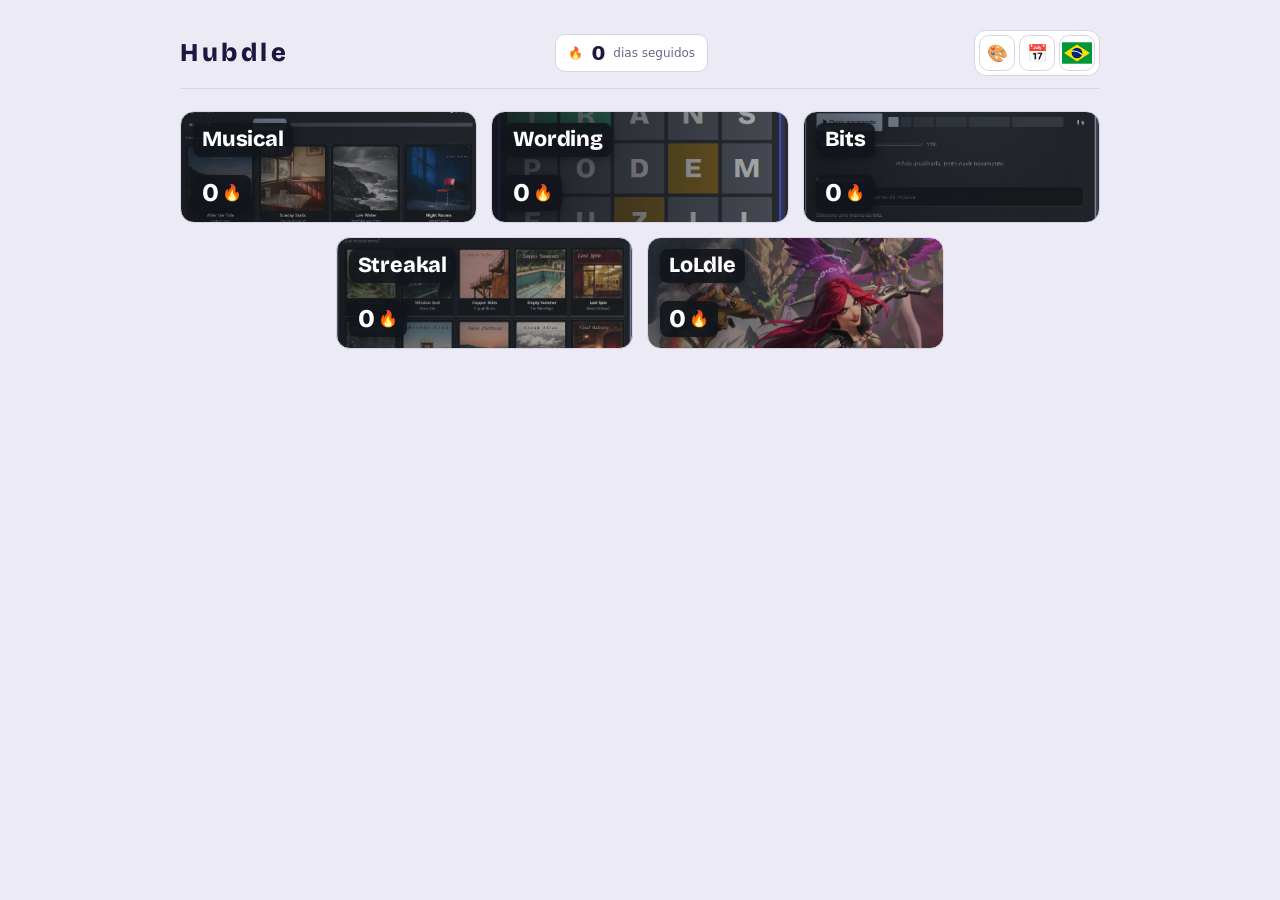
==== index.html @ 8d781afb "Unifica o link de apoio em todos os jogos Usa o mesmo rodapé de apoio na home e nos cinco jogos. Rem" ====
<!DOCTYPE html>
<html lang="pt-BR">
<head>
<script src="js/diagnostico.js?v=1"></script>
<meta charset="utf-8"><meta name="viewport" content="width=device-width, initial-scale=1, viewport-fit=cover"><link rel="preconnect" href="https://fonts.googleapis.com"><link rel="preconnect" href="https://fonts.gstatic.com" crossorigin><link href="https://fonts.googleapis.com/css2?family=Bricolage+Grotesque:wght@500;700;800&display=swap" rel="stylesheet">
<title>Hubdle — Jogos</title>
<meta name="description" content="Jogos diários de música e palavras. Jogue Musical, Bits, Streakal e Wording gratuitamente.">
<link rel="icon" href="favicon.svg" type="image/svg+xml">
<link rel="canonical" href="https://aceradin.github.io/Hubdle/">
<meta property="og:type" content="website">
<meta property="og:title" content="Hubdle — Jogos">
<meta property="og:description" content="Jogos diários de música e palavras. Jogue Musical, Bits, Streakal e Wording gratuitamente.">
<meta property="og:url" content="https://aceradin.github.io/Hubdle/">
<meta property="og:image" content="https://aceradin.github.io/Hubdle/social-card.png">
<meta property="og:image:alt" content="Hubdle — Musical, Bits, Streakal e Wording">
<meta name="twitter:card" content="summary_large_image">
<link rel="stylesheet" href="css/style.css?v=20">
<link rel="stylesheet" href="css/huds.css?v=9">
</head>
<body >
<main>
<section id="landing">
  <header class="landing-top"><h1>Hubdle</h1><div class="daily-streak global-streak" aria-label="Streak diário do Hubdle"><span aria-hidden="true">🔥</span><strong id="globalStreak">0</strong><span>dias seguidos</span></div></header>
  <div class="landing-grid" id="landingGrid"></div>
</section>
</main>
<script src="js/comum.js?v=8" defer></script>
<script src="js/idioma.js?v=18" defer></script>
<script src="js/huds.js?v=6" defer></script>
<script src="js/inicio.js?v=14" defer></script>
<script src="js/apoio-config.js" defer></script>
<script src="js/apoio.js?v=4" defer></script>
</body>
</html>
---- css/style.css ----
:root{--bg:#ecebf5;--card:#fff;--fg:#1b1740;--muted:#6a6788;--accent:#5b3df5;--accent-fg:#fff;--ok:#1f9d6b;--bad:#d6455d;--line:#d7d4e8;--seg:#cfcbe8;
box-sizing:border-box;padding-top:env(safe-area-inset-top,0px);padding-bottom:env(safe-area-inset-bottom,0px)}
@media (prefers-color-scheme:dark){:root:not([data-theme]){--bg:#14122b;--card:#1e1b3d;--fg:#edebfa;--muted:#a09dc4;--accent:#8b75ff;--accent-fg:#14122b;--ok:#3ccf92;--bad:#ff6b82;--line:#363262;--seg:#3a3670}}
:root[data-theme="dark"]{--bg:#14122b;--card:#1e1b3d;--fg:#edebfa;--muted:#a09dc4;--accent:#8b75ff;--accent-fg:#14122b;--ok:#3ccf92;--bad:#ff6b82;--line:#363262;--seg:#3a3670}
html{scroll-padding-top:env(safe-area-inset-top,0px)}
*,*::before,*::after{box-sizing:inherit}
body{margin:0;background:var(--bg);color:var(--fg);font:16px/1.5 "Segoe UI",system-ui,-apple-system,Roboto,sans-serif;min-height:100vh}
h1,h2,h3{font-family:"Bricolage Grotesque","Segoe UI",system-ui,sans-serif;margin:0;letter-spacing:-.02em}
main{max-width:1440px;margin:0 auto;padding:22px 18px 60px}
h1{font-size:clamp(2rem,7vw,2.8rem);font-weight:800;line-height:1.05}
.sub{color:var(--muted);margin:8px 0 22px}
button{font:inherit;cursor:pointer;border:1px solid var(--line);background:var(--card);color:var(--fg);padding:10px 16px;border-radius:10px;font-weight:600}
button:hover:not(:disabled){border-color:var(--accent)}
button.primary{background:var(--accent);color:var(--accent-fg);border-color:var(--accent)}
button:disabled{opacity:.5;cursor:default}
:focus-visible{outline:3px solid var(--accent);outline-offset:2px}
.panel{background:var(--card);border:1px solid var(--line);border-radius:14px;padding:18px}
.row{display:flex;flex-wrap:wrap;gap:10px;align-items:center;margin-top:12px}
.note{color:var(--muted);font-size:.92rem;margin:8px 0 0}
.err{color:var(--bad);margin:8px 0 0;min-height:1.4em;font-size:.93rem}
.hidden{display:none!important}
textarea{width:100%;font:.9rem/1.5 ui-monospace,Consolas,monospace;padding:10px 12px;border-radius:10px;border:1px solid var(--line);background:var(--bg);color:var(--fg);resize:vertical}
.grow{flex:1 1 auto}
code{background:var(--bg);padding:1px 6px;border-radius:6px;font-size:.88em}

/* grid dividido */
.split{display:grid;grid-template-columns:1fr 1fr;margin-top:20px;border:1px solid var(--line);border-radius:14px;background:var(--card);overflow:hidden}
.col{padding:18px}
.col + .col{border-left:1px solid var(--line)}
.col h2{font-size:1.4rem;font-weight:700}
.col .note{margin:2px 0 14px}
.tiles{display:grid;gap:8px}
.tile{display:flex;justify-content:space-between;align-items:center;gap:10px;text-align:left;width:100%;padding:12px 14px;background:var(--bg);border-radius:10px}
.tile small{color:var(--muted);font-weight:400}
.tile.done{border-color:var(--ok)}
.tile.done small{color:var(--ok)}
@media (max-width:640px){.split{grid-template-columns:1fr}.col + .col{border-left:0;border-top:1px solid var(--line)}}

/* jogo */
.back{margin-bottom:14px}
.qhead{display:flex;justify-content:space-between;align-items:center;gap:10px;color:var(--muted);font-size:.93rem}
.dots{display:flex;gap:6px}
.dot{width:12px;height:12px;border-radius:50%;background:var(--seg)}
.dot.now{background:var(--accent)}
.dot.ok{background:var(--ok)}
.dot.no{background:var(--bad)}
.clip{display:flex;align-items:center;gap:14px;margin:18px 0}
.bar{flex:1;height:14px;border-radius:7px;background:var(--seg);overflow:hidden}
.bar i{display:block;height:100%;background:var(--accent);transform-origin:left;transform:scaleX(0)}
.vol{display:flex;align-items:center;gap:10px;margin:0 0 14px}
.vol button{padding:6px 10px;min-width:44px}
.vol input[type=range]{flex:1;max-width:220px;accent-color:var(--accent)}
.vol span{color:var(--muted);font-size:.9rem;min-width:3.2em}
.opts{display:grid;gap:8px}
.opt{text-align:left;width:100%;padding:13px 14px;background:var(--bg)}
.opt.right{border-color:var(--ok);background:color-mix(in srgb,var(--ok) 16%,transparent)}
.opt.wrong{border-color:var(--bad);background:color-mix(in srgb,var(--bad) 14%,transparent)}
.result{margin-top:6px}
.result h3{font-size:1.5rem}
.recap{list-style:none;padding:0;margin:14px 0 0;display:grid;gap:6px}
.recap li{border:1px solid var(--line);border-radius:10px;padding:9px 12px}
.recap li.ok{border-color:var(--ok)}
.recap li.no{border-color:var(--bad)}
.recap small{display:block;color:var(--muted)}
.difficulty{display:flex;gap:8px;flex-wrap:wrap;margin-top:12px}
.difficulty button.selected{background:var(--accent);color:var(--accent-fg);border-color:var(--accent)}
.statsgrid{display:grid;grid-template-columns:repeat(4,minmax(0,1fr));gap:10px;margin-top:12px}
.stat{background:var(--bg);border-radius:10px;padding:12px;min-width:0}
.stat strong{display:block;font-size:1.35rem;line-height:1.2}
.stat span{display:block;color:var(--muted);font-size:.82rem;margin-top:4px}
@media(max-width:540px){.statsgrid{grid-template-columns:repeat(2,minmax(0,1fr))}}

/* Layout PlayHub: estatísticas no topo, dificuldade à direita e configurações no canto inferior esquerdo */
#home{position:relative}
.hub-top{display:grid;grid-template-columns:minmax(0,1fr) auto minmax(0,1fr);align-items:center;gap:12px;margin-bottom:20px;min-height:120px;padding:12px 0}
.hub-top h1{font-size:clamp(1.8rem,4vw,2.4rem);align-self:center;justify-self:start}
.top-tools{grid-column:3;grid-row:1;display:flex;justify-content:flex-end}
.mini-tool{border:1px solid var(--line);background:var(--card);border-radius:10px;padding:6px 8px;display:flex;align-items:center;gap:7px;box-shadow:0 2px 8px #00000008}
.tool-label{font-weight:700;font-size:.82rem;white-space:nowrap}
.mini-tool .difficulty{display:flex;gap:5px;margin:0}
.difficulty button{padding:5px 8px;font-size:.8rem;border-radius:7px;white-space:nowrap}
.difficulty button.selected{background:var(--accent);color:var(--accent-fg);border-color:var(--accent)}
.hub-grid{display:block;max-width:920px;margin:0 auto}
.hub-side{position:fixed;z-index:20;left:18px;bottom:16px;display:flex;gap:7px;align-items:flex-end}
.dropdown-tool{width:44px;border:1px solid var(--line);border-radius:9px;background:var(--card);box-shadow:0 3px 12px #00000014;overflow:visible}
.dropdown-tool summary{cursor:pointer;list-style:none;display:flex;align-items:center;justify-content:center;gap:5px;padding:8px 6px;font-size:.75rem;font-weight:700;white-space:nowrap}
.dropdown-tool summary::-webkit-details-marker{display:none}
.dropdown-tool summary .chevron{margin:0;font-size:.8rem}
.dropdown-tool[open]{width:min(340px,calc(100vw - 32px));border-radius:12px;overflow:auto}
.dropdown-tool[open] summary{justify-content:flex-start;border-bottom:1px solid var(--line);padding:10px 12px}
.dropdown-tool[open] .dropdown-content{display:block}
.dropdown-content{display:none;padding:12px;max-height:min(60vh,480px);overflow:auto}
/* O painel do Deezer pode ser redimensionado arrastando o canto inferior direito. */
.hub-side details.dropdown-tool.deezer-tool[open]{resize:both;width:min(420px,calc(100vw - 32px));height:auto;min-width:280px;min-height:250px;max-width:calc(100vw - 24px);max-height:calc(100vh - 32px);overflow:auto}
.hub-side details.dropdown-tool.deezer-tool[open] .dropdown-content{max-height:none;overflow:visible}
.hub-side details.dropdown-tool.deezer-tool[open] textarea{min-height:100px;resize:vertical}
.dropdown-content textarea{margin-top:10px}
.dropdown-content .row{gap:7px}
.dropdown-content button{font-size:.88rem;padding:8px 10px}
.hub-center{min-width:0;display:block}
.hub-stats{position:relative;width:min(460px,100%);margin:0 auto;border:1px solid var(--line);border-radius:10px;background:var(--card);padding:6px 10px;text-align:center}
.stats-heading{display:flex;align-items:center;justify-content:center;gap:6px}
.stats-heading h2{font-size:.95rem}
.stats-heading .note{display:none}
.stats-heading h2{font-size:.88rem}
.statsgrid{display:grid;grid-template-columns:repeat(4,minmax(0,1fr));gap:5px;margin-top:6px}
.stat{background:var(--bg);border-radius:7px;padding:5px 4px;min-width:0}
.stat strong{display:block;font-size:1rem;line-height:1.15}
.stat span{display:block;color:var(--muted);font-size:.68rem;margin-top:2px}
#statDetail{font-size:.7rem;margin-top:4px}
.reset-button{padding:3px 7px;font-size:.7rem;margin-top:3px}
.games-grid{display:grid;grid-template-columns:1fr 1fr;gap:24px}
.game-column{padding:18px;border:1px solid var(--line);border-radius:14px;background:var(--card);min-width:0}
.game-column h2{font-size:1.3rem}
.game-column>.note{margin:2px 0 14px}
.game-column .tile{min-height:62px}
@media(max-width:760px){
 main{padding:14px 12px 100px}
 .hub-top{grid-template-columns:minmax(0,1fr) auto;gap:8px;min-height:120px;padding:10px 0}
 .hub-top h1{font-size:1.8rem}
 .top-tools{grid-column:2;grid-row:1}
 .hub-stats{grid-column:1 / -1;grid-row:2;justify-self:center;width:min(390px,100%)}
 .mini-tool{display:grid;gap:4px;padding:6px}
 .tool-label{font-size:.72rem;text-align:center}
 .mini-tool .difficulty{gap:4px}
 .difficulty button{padding:5px 6px;font-size:.72rem}
 .hub-stats{max-width:390px;padding:5px 6px}
 .hub-stats .statsgrid{gap:3px}
 .hub-stats .stat{padding:4px 2px}
 .games-grid{gap:10px}
 .game-column{padding:12px}
 .hub-side{left:10px;bottom:10px}
}
@media(max-width:520px){
 .games-grid{grid-template-columns:1fr}
 .hub-top h1{font-size:1.55rem}
 .statsgrid{grid-template-columns:repeat(4,minmax(0,1fr))}
 .stat strong{font-size:.9rem}
 .stat span{font-size:.62rem}
 .dropdown-tool[open]{width:min(320px,calc(100vw - 20px))}
}



/* Cabeçalho compacto: nome, estatísticas e dificuldade numa linha só */
#home .hub-top{display:grid;grid-template-columns:auto minmax(0,1fr) auto;align-items:center;gap:14px;min-height:0;margin:0 0 16px;padding:8px 0;border-bottom:1px solid var(--line)}
#home .hub-top h1{font-size:1.3rem;line-height:1;margin:0;justify-self:start;align-self:center}
#home .hub-stats{grid-column:auto;grid-row:auto;justify-self:center;width:auto;max-width:100%;margin:0;padding:0 12px;height:44px;display:flex;align-items:center;gap:14px;text-align:left}
#home .top-tools{grid-column:auto;grid-row:auto;display:flex;justify-content:flex-end}
#home .mini-tool{display:flex;align-items:center;gap:10px;height:44px;padding:0 10px;box-shadow:none}
#home .stats-heading{display:block}
#home .stats-heading h2,#home .tool-label{font:700 .68rem/1 "Segoe UI",system-ui,sans-serif;letter-spacing:.06em;text-transform:uppercase;color:var(--muted);margin:0;text-align:left;white-space:nowrap}
#home .hub-stats .statsgrid{display:flex;gap:14px;margin:0}
#home .hub-stats .stat{background:none;padding:0;text-align:center}
#home .hub-stats .stat strong{font-size:.95rem;line-height:1.1}
#home .hub-stats .stat span{font-size:.62rem;margin-top:1px;white-space:nowrap}
#home #statDetail{display:none}
#home .hub-stats .reset-button{margin:0;padding:3px 7px;font-size:.66rem;border-radius:6px;white-space:nowrap}
#home .mini-tool .difficulty{display:flex;gap:5px;margin:0}
#home .difficulty button{padding:5px 9px;font-size:.74rem;border-radius:7px;white-space:nowrap}
@media(max-width:760px){
  #home .hub-top{grid-template-columns:minmax(0,1fr) auto;gap:8px 10px}
  #home .hub-stats{grid-column:1/-1;grid-row:2;justify-self:stretch;justify-content:space-between;height:auto;padding:6px 10px;gap:8px}
  #home .top-tools{grid-column:2;grid-row:1}
  #home .mini-tool{height:auto;padding:5px 8px;flex-wrap:wrap;justify-content:center;gap:4px 8px}
}
@media(max-width:520px){
  #home .stats-heading,#home .tool-label{display:none}
  #home .hub-top h1{font-size:1.2rem}
  #home .mini-tool{padding:4px 6px}
  #home .difficulty button{padding:5px 7px;font-size:.7rem}
  #home .hub-stats{padding:6px 8px;gap:6px}
  #home .hub-stats .statsgrid{gap:8px;flex:1;justify-content:space-between}
}

/* Tela de resultado: texto superior centralizado; o Voltar fica no lugar do antigo Copiar */
#play.is-result #playTitle,#play.is-result #playSub{text-align:center}
#play.is-result #backBtn{display:none}
/* Cabeçalho com a mesma largura e alinhamento do bloco Diário/Aleatório */
#home .hub-top{max-width:920px;margin-left:auto;margin-right:auto}
/* Painel do Deezer: fechado sempre volta ao tamanho normal, mesmo depois de redimensionar */
.hub-side details.dropdown-tool.deezer-tool:not([open]){width:44px!important;height:auto!important}
.hub-side details.dropdown-tool.deezer-tool[open]{min-width:240px;min-height:120px}

/* Tela inicial HUBA */
.landing-top{max-width:920px;margin:0 auto 22px;padding:8px 0 12px;border-bottom:1px solid var(--line);text-align:center}
.landing-top h1{font-size:1.6rem;line-height:1;letter-spacing:.14em;margin:0}
.landing-grid{--landing-gap:14px;max-width:920px;margin:0 auto;display:flex;flex-wrap:wrap;justify-content:center;gap:var(--landing-gap)}
.gcard{display:flex;flex:0 0 calc((100% - 2 * var(--landing-gap)) / 3);min-width:0;flex-direction:column;justify-content:space-between;gap:10px;min-height:112px;padding:11px 12px;border:1px solid var(--line);border-radius:14px;background:var(--card);color:var(--fg);text-align:left;font:inherit;font-weight:400}
.gcard .gtop{display:flex;flex-wrap:wrap;justify-content:space-between;align-items:flex-start;gap:6px 8px;min-width:0}
.gcard .gname{font:800 1.35rem/1.1 "Bricolage Grotesque","Segoe UI",system-ui,sans-serif;letter-spacing:-.01em}
.gcard .gstreak{display:flex;align-items:center;gap:3px;width:fit-content}
.gcard .gstreak strong{font:800 2rem/1 "Bricolage Grotesque","Segoe UI",system-ui,sans-serif}
.gcard .gstreak-fire{font-size:1rem;line-height:1}
/* O idioma da página seleciona a imagem, inclusive ao trocar sem recarregar. */
.gcard.gcard-wording{background-color:#24282d;background-image:linear-gradient(90deg,#11151be6,#11151b55),url("images/wording-pt.png?v=2");background-size:cover;background-position:center;color:#fff}
html:lang(en) .gcard.gcard-wording{background-image:linear-gradient(90deg,#11151be6,#11151b55),url("images/wording-en.png")}
.gcard.gcard-musical{background-color:#24282d;background-image:linear-gradient(90deg,#11151b99,#11151b33),url("images/musical-pt.png");background-size:cover;background-position:center;color:#fff}
html:lang(en) .gcard.gcard-musical{background-image:linear-gradient(90deg,#11151b99,#11151b33),url("images/musical-en.png")}
.gcard.gcard-bits{background-color:#24282d;background-image:linear-gradient(90deg,#11151b99,#11151b33),url("images/bits-pt.png");background-size:cover;background-position:center;color:#fff}
html:lang(en) .gcard.gcard-bits{background-image:linear-gradient(90deg,#11151b99,#11151b33),url("images/bits-en.png")}
.gcard.gcard-streakal{background-color:#24282d;background-image:linear-gradient(90deg,#11151b99,#11151b33),url("images/streakal-pt.png");background-size:cover;background-position:center;color:#fff}
html:lang(en) .gcard.gcard-streakal{background-image:linear-gradient(90deg,#11151b99,#11151b33),url("images/streakal-en.png")}
.gcard.gcard-loldle{background-color:#24282d;background-image:linear-gradient(90deg,#11151b99,#11151b33),url("images/loldle-card.webp");background-size:cover;background-position:center;color:#fff}
.gcard:is(.gcard-wording,.gcard-musical,.gcard-bits,.gcard-streakal,.gcard-loldle) :is(.gname,.gstreak){padding:5px 9px;background:#11151be6;border-radius:8px;box-shadow:0 2px 8px #0005}
.gcard:is(.gcard-wording,.gcard-musical,.gcard-bits,.gcard-streakal,.gcard-loldle) .gstreak strong{color:#fff}
.huba-support-footer{max-width:920px;margin:20px auto 0;border-top:1px solid var(--line);text-align:center}
.huba-support-footer a{display:inline-flex;align-items:center;gap:5px;min-height:44px;color:var(--muted);font-size:.875rem;text-underline-offset:3px}
.huba-support-footer a:hover{color:var(--fg)}
@media(max-width:640px){.landing-grid{--landing-gap:10px}.gcard{flex-basis:calc((100% - var(--landing-gap)) / 2);min-height:90px;padding:8px}}
/* Nome do site no cabeçalho do hub vira botão de voltar */
#home .hub-top h1 .brand-back{font:inherit;letter-spacing:.06em;color:inherit;background:none;border:0;padding:0;cursor:pointer;border-radius:6px}
#home .hub-top h1 .brand-back:hover{color:var(--accent)}
/* Precisão por gênero dentro de cada cartão */
.tile .tname{display:flex;flex-direction:column;gap:2px;min-width:0;text-align:left}
.tile .tacc{font-style:normal;font-size:.72rem;font-weight:400;color:var(--muted)}
.tile .tacc:empty{display:none}
.gcard .gstreaks{display:grid;gap:6px}
.gcard .gstreaks .gstreak strong{font-size:1.6rem}



a.gcard{text-decoration:none}a.gcard:hover{border-color:var(--accent);transform:translateY(-1px)}

/* Contador discreto, apenas dentro da tela da partida. */
.huba-game-catalog-count{margin:8px 5px 0;text-align:right;font-size:.7rem;line-height:1.3;color:var(--muted);opacity:.8}
/* Reserva espaço para o idioma sem cobrir cabeçalhos no celular. */
body{padding-top:52px}
.huba-language{position:fixed;top:max(10px,env(safe-area-inset-top));right:12px;z-index:60;display:flex;gap:4px;padding:4px;background:var(--card);border:1px solid var(--line);border-radius:12px;box-shadow:0 2px 10px #0002}
.huba-language button{font-size:.76rem;padding:5px 9px}
.huba-language button[aria-pressed="true"]{background:var(--accent);color:var(--accent-fg);border-color:var(--accent)}
.huba-language svg{display:block;width:30px;height:22px}
.huba-locale{position:relative}
.huba-locale>summary{display:flex;align-items:center;gap:5px;padding:5px 8px;list-style:none;cursor:pointer;border:1px solid var(--line);border-radius:9px}
.huba-locale>summary::-webkit-details-marker{display:none}
.huba-locale-options{position:absolute;top:calc(100% + 10px);right:0;min-width:155px;display:grid;gap:5px;padding:7px;background:var(--card);border:1px solid var(--line);border-radius:10px;box-shadow:0 4px 16px #0003}
.huba-locale-options button{display:flex;align-items:center;gap:8px;white-space:nowrap}
#dzStatus:empty{display:none}
#loadStatus{text-align:center;max-width:1000px;margin:12px auto 0}
.huba-language{align-items:center}
.huba-language .huba-settings{position:relative;left:auto;bottom:auto;z-index:auto}
.huba-language .huba-settings>details>summary{width:34px;height:32px;box-shadow:none;font-size:1rem;padding:4px}
.huba-language .huba-settings-content{box-sizing:border-box;bottom:auto;top:calc(100% + 10px);left:0;text-align:left}
.huba-mode{position:relative;font-size:.76rem}
.huba-mode>summary{padding:6px 8px;cursor:pointer;white-space:nowrap}
.huba-mode-options{position:absolute;top:calc(100% + 10px);right:0;min-width:120px;padding:7px;background:var(--card);border:1px solid var(--line);border-radius:10px;box-shadow:0 4px 16px #0003;display:grid;gap:5px}
.huba-mode-options button[aria-pressed="true"]{background:var(--accent);color:var(--accent-fg)}
body .single-game-modes{grid-template-columns:minmax(0,1fr);max-width:520px;margin-inline:auto}
.global-streak{gap:7px;line-height:1.25}
.global-streak strong,.global-streak span{display:block;margin:0;line-height:1.25}
.global-streak strong{font-size:1rem;font-variant-numeric:tabular-nums}
.landing-top{display:grid;grid-template-columns:auto minmax(0,1fr) auto;align-items:center;gap:16px}
body.home-header-language{padding-top:0}
.landing-top h1{justify-self:start}
.landing-top .daily-streak{justify-self:center}
.landing-top .huba-language{position:static;justify-self:end;box-shadow:none}
@media(max-width:850px){
 .landing-top{grid-template-columns:minmax(0,1fr) auto;gap:10px}
 .landing-top .daily-streak{justify-self:end}
 .landing-top .huba-language{grid-column:1/-1;justify-self:end}
}

/* Temas: as mesmas variáveis colorem todos os jogos. */
:root[data-theme="ocean"]{--bg:#e5f1f8;--card:#f8fcff;--fg:#123448;--muted:#526c7c;--accent:#086e9e;--accent-fg:#fff;--line:#b9d5e5;--seg:#c2ddea}
:root[data-theme="forest"]{--bg:#eaf2e6;--card:#fcfff8;--fg:#233c29;--muted:#576d59;--accent:#386d38;--accent-fg:#fff;--line:#c1d4b8;--seg:#c8dbbd}
:root[data-theme="sunset"]{--bg:#fff0e4;--card:#fffaf6;--fg:#542d27;--muted:#856257;--accent:#ae442e;--accent-fg:#fff;--line:#e6c7b6;--seg:#efd0b9}
:root[data-theme="rose"]{--bg:#f9eaf1;--card:#fffafd;--fg:#512c41;--muted:#805f73;--accent:#a73571;--accent-fg:#fff;--line:#e5c4d6;--seg:#edcddd}
:root[data-theme="coffee"]{--bg:#25201d;--card:#332b26;--fg:#f5ebdf;--muted:#c4b2a0;--accent:#e9b87c;--accent-fg:#29201a;--ok:#63cc95;--bad:#ff8991;--line:#605044;--seg:#6b5542;--warn:#a67c10;--abs:#685a50}
:root[data-theme="midnight"]{--bg:#0c1729;--card:#15243b;--fg:#e5efff;--muted:#a2b6d0;--accent:#70bdff;--accent-fg:#0c1729;--ok:#4ed6a2;--bad:#ff7c97;--line:#344c6b;--seg:#3c5578;--warn:#9c7618;--abs:#475971}
:root[data-theme="amethyst"]{--bg:#21132e;--card:#322041;--fg:#f4e8ff;--muted:#c2a7d4;--accent:#d3a0ff;--accent-fg:#21132e;--ok:#68d7a5;--bad:#ff81a3;--line:#614175;--seg:#6a4b80;--warn:#a07924;--abs:#6b537a}
:root[data-theme="graphite"]{--bg:#181a1d;--card:#24272c;--fg:#f0f1f3;--muted:#b0b5bf;--accent:#b9c9e0;--accent-fg:#181a1d;--ok:#69ce9a;--bad:#ff858e;--line:#494e58;--seg:#535965;--warn:#96761f;--abs:#5b606b}
:root[data-theme="discord"]{--bg:#313338;--card:#2b2d31;--fg:#f2f3f5;--muted:#b5bac1;--accent:#5865f2;--accent-fg:#fff;--ok:#3fbc85;--bad:#ff8389;--line:#4e5058;--seg:#555967;--warn:#9b7622;--abs:#62656e}
:root[data-theme="sand"]{--bg:#f5f0e6;--card:#fffcf5;--fg:#3d3428;--muted:#736552;--accent:#805a30;--accent-fg:#fff;--line:#ded2bc;--seg:#e1d4bc}
:root[data-theme="sand"],:root[data-theme="light"],:root[data-theme="ocean"],:root[data-theme="forest"],:root[data-theme="sunset"],:root[data-theme="rose"]{color-scheme:light}
:root[data-theme="dark"],:root[data-theme="coffee"],:root[data-theme="midnight"],:root[data-theme="amethyst"],:root[data-theme="graphite"],:root[data-theme="discord"]{color-scheme:dark}
@media(prefers-color-scheme:dark){:root:not([data-theme]){color-scheme:dark}}
.daily-streak{display:flex;align-items:center;justify-content:center;gap:8px;justify-self:center;border:1px solid var(--line);border-radius:10px;background:var(--card);padding:8px 12px;text-align:center}
.daily-streak strong{font-size:1.25rem;line-height:1}
.daily-streak span{font-size:.75rem;color:var(--muted)}
.huba-settings{position:fixed;left:12px;bottom:max(14px,env(safe-area-inset-bottom));z-index:50}
.huba-settings>details>summary{list-style:none;cursor:pointer;display:grid;place-items:center;width:42px;height:42px;background:var(--card);border:1px solid var(--line);border-radius:10px;font-size:1.3rem;box-shadow:0 3px 12px #0002}
.huba-settings>details>summary::-webkit-details-marker{display:none}
.huba-settings-content{position:absolute;left:0;bottom:50px;width:min(270px,calc(100vw - 24px));max-height:70vh;overflow:auto;background:var(--card);border:1px solid var(--line);border-radius:12px;padding:14px;box-shadow:0 5px 24px #0003}
.huba-settings-content>details{margin-top:12px}
.huba-settings-content summary{cursor:pointer;font-weight:700;padding:6px 0}
.huba-theme-options{display:grid;grid-template-columns:1fr 1fr;gap:6px;margin-top:8px}
.huba-theme-auto{grid-column:1/-1}
.huba-theme-column{display:flex;flex-direction:column;gap:6px;min-width:0}
.huba-theme-column h3{font:600 .75rem/1.4 "Segoe UI",system-ui,sans-serif;color:var(--muted);text-align:center;margin:4px 0 2px;letter-spacing:0}
.huba-theme-options button{font-size:.8rem;padding:8px}
.huba-theme-options button[aria-pressed="true"]{background:var(--accent);color:var(--accent-fg);border-color:var(--accent)}
@media(max-width:760px){#home .daily-streak{grid-column:1/-1;grid-row:2}.w-top .daily-streak{justify-self:end}}
---- css/huds.css ----
/* Seletor compartilhado. Os layouts usam as cores do tema, sem alterar regras. */
.bits-hud-menu{display:none;font-size:.76rem;flex:none}
:is(#play,#bitsGame,#wgame) .bits-hud-menu{display:block}
.bits-hud-menu>summary{list-style:none;cursor:pointer;border:1px solid var(--line);border-radius:9px;padding:6px 8px;white-space:nowrap}
.bits-hud-menu>summary::-webkit-details-marker{display:none}
.bits-hud-menu>summary:focus-visible,.bits-hud-options button:focus-visible{outline:2px solid var(--accent);outline-offset:3px}
.bits-hud-options{position:fixed;z-index:70;box-sizing:border-box;width:200px;padding:8px;display:grid;gap:5px;border:1px solid var(--line);border-radius:12px;background:var(--card);box-shadow:0 8px 26px #0003;overflow:auto}
.bits-hud-options button{text-align:left}
.bits-hud-description{display:block;color:var(--muted);font-size:.75rem;padding:3px 5px 7px}
.huba-settings-content>.huba-theme-options{margin-top:0}
.bits-hud-menu>summary,.huba-mode>summary{display:grid;place-items:center;box-sizing:border-box;width:34px;height:34px;padding:4px;font-size:1.05rem;line-height:1;list-style:none;border:1px solid var(--line);border-radius:9px}
.huba-mode>summary::-webkit-details-marker{display:none}
/* Uma medida única para todos os ícones do cabeçalho, sem afetar os dropdowns. */
.huba-language :is(.bits-hud-menu,.huba-mode,.huba-locale,.huba-difficulty)>summary,
.huba-language .huba-settings>details>summary,
.w-gtop>.huba-language #wGameStats{
 display:grid;place-items:center;box-sizing:border-box;width:36px;height:36px;
 padding:2px;border:1px solid var(--line);border-radius:10px;line-height:1;font-size:1.05rem;
}
@media(min-width:851px){
 body.has-game-header #play .musical-play-header.huba-game-header{grid-template-columns:minmax(300px,1fr) minmax(0,2fr) minmax(300px,1fr)}
}
/* Bits: botão com largura natural e um único contador alinhado ao cartão. */
#bitsGame #backGame{justify-self:start;align-self:center;width:auto;flex:none;padding:8px 12px}
#bitsGame{--bits-card-width:780px}
[data-hud="studio"] #bitsGame{--bits-card-width:1000px}
[data-hud="terminal"] #bitsGame{--bits-card-width:850px}
[data-hud="panel"] #bitsGame{--bits-card-width:1080px}
#bitsGame .bits-play-card{max-width:var(--bits-card-width)}
#bitsGame #gameCatalogCount{max-width:var(--bits-card-width);margin:8px auto 0;text-align:right}
/* Musical e Streakal mantêm os mesmos elementos de pergunta, áudio e resultado. */
#home #summary{max-width:520px;margin:8px auto 0;text-align:right}
#play>#gameCatalogCount{margin:8px auto 0;text-align:right}
[data-hud="studio"] #play>.panel{border-radius:22px;padding:28px}
[data-hud="studio"] #play #quiz,[data-hud="panel"] #play #quiz{display:grid;grid-template-columns:minmax(230px,.8fr) minmax(0,1.6fr);grid-template-areas:"limit limit" "progress progress" "audio choices" "hint choices" "next next" "upgrade upgrade";gap:14px 28px}
:is([data-hud="studio"],[data-hud="panel"]) #play .qhead{grid-area:progress}
:is([data-hud="studio"],[data-hud="panel"]) #play #limitStatus{grid-area:limit}
:is([data-hud="studio"],[data-hud="panel"]) #play .musical-audio-row{grid-area:audio;flex-direction:column-reverse;justify-content:flex-end;align-self:start;min-width:0;margin:0;gap:16px}
:is([data-hud="studio"],[data-hud="panel"]) #play .musical-audio-row .vol{max-width:100%;flex-wrap:wrap;justify-content:center}
:is([data-hud="studio"],[data-hud="panel"]) #play .musical-audio-row .clip{flex:none;flex-direction:column;width:100%}
:is([data-hud="studio"],[data-hud="panel"]) #play .clip button{width:100%;min-height:56px}
:is([data-hud="studio"],[data-hud="panel"]) #play .musical-audio-row .clip .bar{flex:0 0 20px;width:100%;height:20px}
:is([data-hud="studio"],[data-hud="panel"]) #play #qhint{grid-area:hint}
:is([data-hud="studio"],[data-hud="panel"]) #play #opts{grid-area:choices;align-self:start;width:100%;min-width:0}
:is([data-hud="studio"],[data-hud="panel"]) #play #nextRow{grid-area:next}
:is([data-hud="studio"],[data-hud="panel"]) #play #upgradePanel{grid-area:upgrade;width:100%}
[data-hud="studio"] #play #opts{border-left:1px solid var(--line);padding-left:24px}
[data-hud="arcade"] #play>.panel{border:3px solid var(--accent);border-radius:8px;box-shadow:7px 7px 0 color-mix(in srgb,var(--accent) 30%,var(--bg))}
[data-hud="arcade"] #play .qhead{padding:12px;border-bottom:2px solid var(--accent);font-size:1.05rem;color:var(--fg)}
[data-hud="arcade"] #play .panel button{border-radius:4px;border-bottom-width:4px}
[data-hud="arcade"] #play .bar{height:24px;border-radius:3px}
[data-hud="arcade"] #play .musical-cover{border-radius:3px}
[data-hud="terminal"] #play>.panel{border-radius:0;border-top:4px solid var(--accent);font-family:ui-monospace,Consolas,monospace}
[data-hud="terminal"] #play .qhead{border-bottom:1px dashed var(--line);padding-bottom:14px}
[data-hud="terminal"] #play .panel button,[data-hud="terminal"] #play .musical-cover,[data-hud="terminal"] #play .bar{border-radius:0}
[data-hud="terminal"] #play .musical-option-info{font-family:ui-monospace,Consolas,monospace}
[data-hud="terminal"] #play .musical-option{flex-direction:row;align-items:center;text-align:left;gap:12px}
[data-hud="terminal"] #play .musical-cover{width:56px;flex:none}
[data-hud="terminal"] #play .recap{gap:6px}
[data-hud="panel"] #play>.panel{background:transparent;border:0;padding:0}
[data-hud="panel"] #play #quiz{grid-template-columns:minmax(0,1.6fr) minmax(230px,.8fr);grid-template-areas:"limit limit" "progress progress" "choices audio" "choices hint" "next next" "upgrade upgrade"}
[data-hud="panel"] #play .qhead,[data-hud="panel"] #play .musical-audio-row,[data-hud="panel"] #play #opts,[data-hud="panel"] #play #result{background:var(--card);padding:20px;border:1px solid var(--line);border-radius:18px}
/* Wording: o tabuleiro, as letras e o teclado continuam sendo os mesmos nós. */
[data-hud="studio"] #wgame .w-board{padding:16px;background:var(--card);border:1px solid var(--line);border-radius:20px}
[data-hud="studio"] #wgame .w-kb{padding:22px;background:var(--card);border-left:3px solid var(--accent);border-radius:18px}
:is([data-hud="studio"],[data-hud="panel"]) #wgame:has(.w-boards[data-n="1"]){display:grid;grid-template-columns:minmax(0,1fr) minmax(0,1.2fr);grid-template-areas:"header header" "boards message" "boards keyboard" "boards result" "note note";gap:10px 30px;max-width:1100px;margin:auto;align-items:start}
:is([data-hud="studio"],[data-hud="panel"]) #wgame>.w-gtop{grid-area:header;width:100%}
:is([data-hud="studio"],[data-hud="panel"]) #wgame>.w-msg{grid-area:message}
:is([data-hud="studio"],[data-hud="panel"]) #wgame>.w-boards{grid-area:boards;width:100%}
:is([data-hud="studio"],[data-hud="panel"]) #wgame>.w-kb{grid-area:keyboard;width:100%;min-width:0}
:is([data-hud="studio"],[data-hud="panel"]) #wgame>.w-result{grid-area:result}
:is([data-hud="studio"],[data-hud="panel"]) #wgame>.w-kbnote{grid-area:note}
[data-hud="arcade"] #wgame .w-board{padding:10px;border:3px solid var(--accent);border-radius:5px;box-shadow:5px 5px 0 color-mix(in srgb,var(--accent) 30%,var(--bg))}
[data-hud="arcade"] #wgame .w-tile{border-radius:2px}
[data-hud="arcade"] #wgame .w-key{border-radius:4px;border-bottom-width:4px}
[data-hud="arcade"] #wgame .w-msg{font-weight:800;letter-spacing:.04em}
[data-hud="terminal"] #wgame .w-board{padding:12px;border:1px dashed var(--line);border-top:4px solid var(--accent)}
[data-hud="terminal"] #wgame .w-tile{font-family:ui-monospace,Consolas,monospace;border-radius:0}
[data-hud="terminal"] #wgame .w-key{font-family:ui-monospace,Consolas,monospace;border-radius:0}
[data-hud="terminal"] #wgame .w-msg{font-family:ui-monospace,Consolas,monospace;font-size:.9rem}
[data-hud="panel"] #wgame:has(.w-boards[data-n="1"]){grid-template-columns:minmax(0,1.2fr) minmax(0,1fr);grid-template-areas:"header header" "message boards" "keyboard boards" "result boards" "note note"}
[data-hud="panel"] #wgame .w-board,[data-hud="panel"] #wgame .w-kb{background:var(--card);padding:18px;border:1px solid var(--line);border-radius:18px}
@media(max-width:900px){
 :is([data-hud="studio"],[data-hud="panel"]) #play #quiz{grid-template-columns:minmax(0,1fr);grid-template-areas:"limit" "progress" "audio" "hint" "choices" "next" "upgrade";gap:14px}
 [data-hud="studio"] #play #opts{border-left:0;padding-left:0}
 :is([data-hud="studio"],[data-hud="panel"]) #wgame:has(.w-boards[data-n="1"]){display:block}
}
@media(max-width:620px){
 [data-hud="panel"] #play #opts{padding:10px}
 [data-hud="terminal"] #play .musical-option{flex-direction:column;text-align:center;gap:6px}
 [data-hud="terminal"] #play .musical-cover{width:100%;max-width:80px}
 :is([data-hud="studio"],[data-hud="arcade"],[data-hud="terminal"],[data-hud="panel"]) #wgame .w-board{padding:5px}
 :is([data-hud="studio"],[data-hud="panel"]) #wgame .w-kb{padding:8px}
}
@media(max-width:420px){
 .huba-language{max-width:100%;flex-wrap:wrap;justify-content:flex-end;row-gap:6px}
 .bits-hud-menu>summary{padding-inline:5px}
 .huba-language .huba-mode>summary{padding-inline:5px}
}
/* Novos HUDs: os mesmos nós da partida, com cores herdadas do tema. */
/* Editorial: divisórias de revista, títulos serifados e respostas em lista. */
[data-hud="editorial"] :is(.bits-play-card,#play>.panel,#wgame .w-board){border:0;border-block:2px solid var(--fg);border-radius:0;padding:24px 18px;background:var(--card);box-shadow:none}
[data-hud="editorial"] :is(.bits-instruction,#play .qhead,#wgame .w-msg){font-family:Georgia,serif;letter-spacing:.02em;border-bottom:1px solid var(--line);padding-bottom:12px}
[data-hud="editorial"] #play #opts{grid-template-columns:repeat(2,minmax(0,1fr));max-width:none}
[data-hud="editorial"] #play .musical-option{flex-direction:row;align-items:center;text-align:left;border-radius:0;gap:12px}
[data-hud="editorial"] #play .musical-cover{width:58px;flex:none;border-radius:0}
[data-hud="editorial"] .bits-history-line{border:0;border-bottom:1px solid var(--line);border-radius:0}
[data-hud="editorial"] #wgame .w-tile{border-radius:0;border-width:0 0 2px}
[data-hud="editorial"] #wgame .w-kb{border-top:1px solid var(--fg);padding-top:18px}
/* Órbita: cápsulas, capas circulares e superfícies com contornos suaves. */
[data-hud="orbit"] :is(.bits-play-card,#play>.panel,#wgame .w-board){border:1px solid var(--line);border-radius:36px;padding:30px;background:radial-gradient(ellipse at top,color-mix(in srgb,var(--accent) 10%,var(--card)),var(--card) 65%);box-shadow:inset 0 0 0 6px color-mix(in srgb,var(--accent) 6%,transparent)}
[data-hud="orbit"] :is(.bits-player,#play .musical-audio-row){border:1px solid var(--line);border-radius:32px;padding:16px;gap:14px}
[data-hud="orbit"] :is(#playAudio,#playBtn,#wgame .w-key){border-radius:30px}
[data-hud="orbit"] #play .musical-cover{border-radius:50%}
[data-hud="orbit"] #wgame .w-tile{border-radius:50%}
[data-hud="orbit"] .bits-history-line{border-radius:24px;padding:14px 18px}
/* Blueprint: grade técnica discreta e cantos chanfrados por bordas duplas. */
[data-hud="blueprint"] :is(.bits-play-card,#play>.panel,#wgame .w-board){border:3px double var(--accent);border-radius:12px;padding:22px;background-color:var(--card);background-image:linear-gradient(var(--line) 1px,transparent 1px),linear-gradient(90deg,var(--line) 1px,transparent 1px);background-size:28px 28px;box-shadow:none}
[data-hud="blueprint"] :is(.bits-player,#play .musical-audio-row,#wgame .w-kb){background:var(--card);padding:12px;border:1px solid var(--accent);border-radius:6px}
[data-hud="blueprint"] :is(.bits-instruction,#play .qhead){background:var(--card);padding:10px;border-inline:3px solid var(--accent)}
[data-hud="blueprint"] #wgame .w-tile{border-radius:3px}
[data-hud="blueprint"] .bits-history-line{border-style:dashed;border-radius:6px}
/* Conserva o espaço das letras e controles em celulares e tabuleiros múltiplos. */
@media(max-width:620px){
 :is([data-hud="editorial"],[data-hud="orbit"],[data-hud="blueprint"]) :is(.bits-play-card,#play>.panel){padding:16px 10px}
 :is([data-hud="editorial"],[data-hud="orbit"],[data-hud="blueprint"]) #wgame .w-board{padding:5px}
 :is([data-hud="orbit"],[data-hud="blueprint"]) #wgame .w-kb{padding:6px}
 :is([data-hud="orbit"],[data-hud="blueprint"]) :is(.bits-player,#play .musical-audio-row){padding:8px;gap:8px}
 [data-hud="editorial"] #play .musical-option{flex-direction:column;text-align:center;gap:6px}
 [data-hud="editorial"] #play .musical-cover{width:100%;max-width:80px}
}
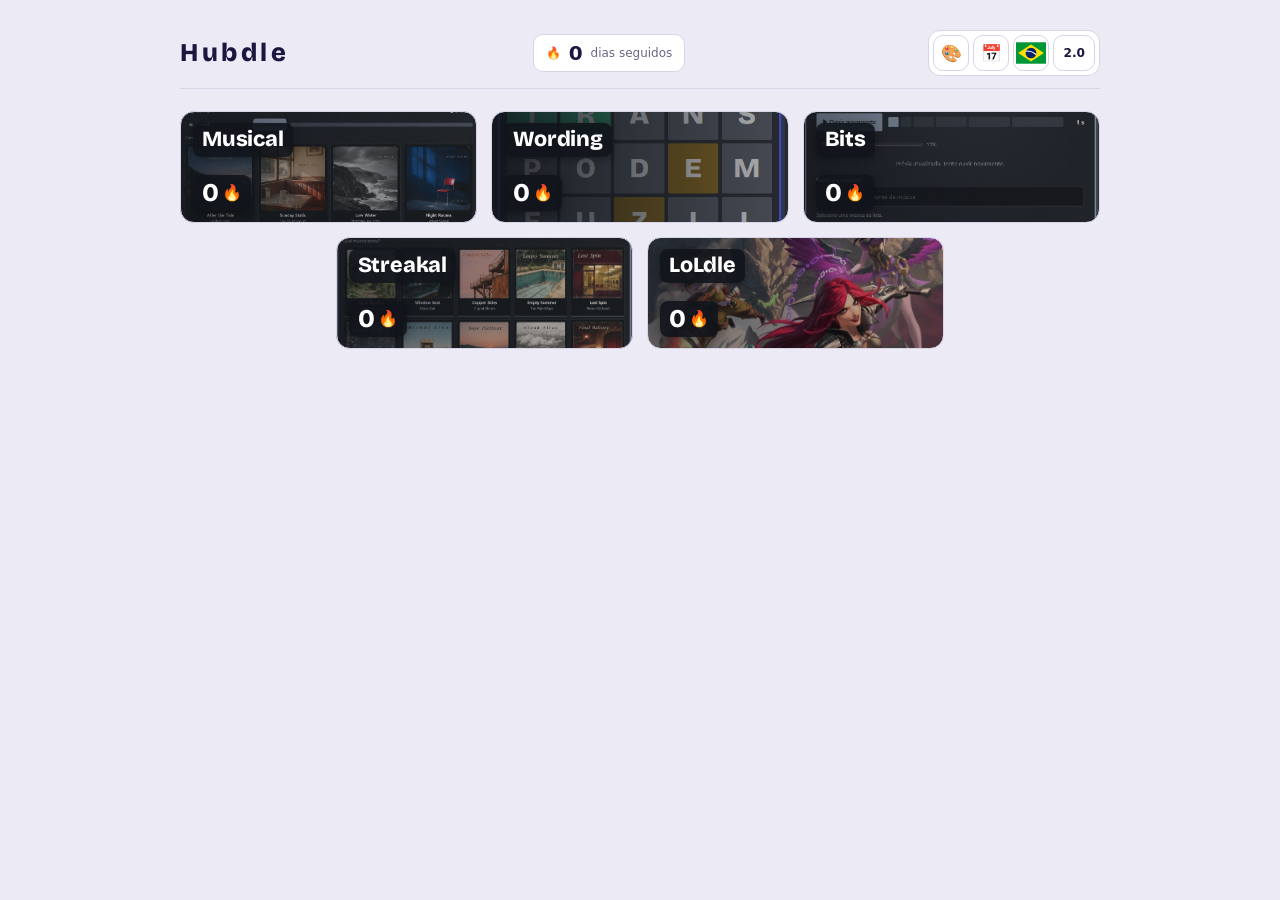
==== commit 17b95dda: "Adiciona o visual Hubdle 2.0 à home e ao Musical Adiciona um botão para alternar entre os visuais 1." ====
--- a/index.html
+++ b/index.html
@@ -16,6 +16,7 @@
 <meta name="twitter:card" content="summary_large_image">
 <link rel="stylesheet" href="css/style.css?v=20">
 <link rel="stylesheet" href="css/huds.css?v=9">
+<link rel="stylesheet" href="css/visual-2.css?v=1">
 </head>
 <body >
 <main>
@@ -27,6 +28,7 @@
 <script src="js/comum.js?v=8" defer></script>
 <script src="js/idioma.js?v=18" defer></script>
 <script src="js/huds.js?v=6" defer></script>
+<script src="js/visual-2.js?v=1" defer></script>
 <script src="js/inicio.js?v=14" defer></script>
 <script src="js/apoio-config.js" defer></script>
 <script src="js/apoio.js?v=4" defer></script>
--- a/css/visual-2.css
+++ b/css/visual-2.css
@@ -0,0 +1,136 @@
+.huba-language .huba-visual-toggle {
+  min-width: 40px;
+  min-height: 36px;
+  font-variant-numeric: tabular-nums;
+}
+
+:root:not([data-visual="2"]) .visual-2-musical-title { display: none; }
+
+:root[data-visual="2"] {
+  color-scheme: dark;
+  --bg: #0b1420;
+  --card: #101b2a;
+  --fg: #f6f3ec;
+  --muted: #d0d9e3;
+  --accent: #e3be78;
+  --accent-fg: #181f28;
+  --line: #435261;
+  --seg: #354557;
+  --ok: #7ce2ad;
+  --bad: #ff8795;
+}
+
+[data-visual="2"] .huba-language :is(.huba-settings, .bits-hud-menu) {
+  display: none !important;
+}
+
+[data-visual="2"] :is(.panel, .game-column, .gcard, button, .huba-language, .huba-language summary) {
+  border-radius: 4px;
+}
+
+[data-visual="2"] body :is(.landing-top, #home .hub-top.huba-game-header, #play .musical-play-header.huba-game-header) {
+  grid-template-columns: minmax(0, 1fr) auto;
+  gap: 8px 12px;
+  margin-bottom: 24px;
+  border: 0;
+}
+
+[data-visual="2"] body :is(.landing-top, .huba-game-header) > .huba-language {
+  grid-column: 2;
+  grid-row: 1;
+  justify-self: end;
+  box-shadow: none;
+}
+
+[data-visual="2"] :is(.landing-top, #home .hub-top.huba-game-header) > h1,
+[data-visual="2"] #play .musical-play-header.huba-game-header > .musical-play-heading {
+  grid-column: 1 / -1;
+  grid-row: 2;
+  justify-self: center;
+  text-align: center;
+}
+
+[data-visual="2"] :is(.landing-top h1, .visual-2-musical-title, #playTitle) {
+  font: 700 clamp(2rem, 5vw, 3rem)/1.1 Georgia, serif;
+  letter-spacing: -.03em;
+}
+
+[data-visual="2"] :is(.landing-top h1, .visual-2-musical-title, #playTitle)::after {
+  content: "";
+  display: block;
+  width: 32px;
+  height: 1px;
+  margin: 10px auto 0;
+  background: var(--accent);
+}
+
+[data-visual="2"] :is(.landing-top, #home .hub-top.huba-game-header) > .daily-streak {
+  grid-column: 1 / -1;
+  grid-row: 3;
+  justify-self: center;
+  padding: 0;
+  border: 0;
+  background: transparent;
+  color: var(--accent);
+}
+
+[data-visual="2"] #home .hub-top { position: relative; }
+
+[data-visual="2"] #home .hub-top h1 .brand-back {
+  position: absolute;
+  top: 8px;
+  left: 0;
+  min-height: 40px;
+  color: var(--muted);
+  font: 600 .875rem/1.3 system-ui, sans-serif;
+  letter-spacing: normal;
+}
+
+[data-visual="2"] #home .hub-top h1 .brand-back:hover { color: var(--accent); }
+
+[data-visual="2"] .landing-grid { --landing-gap: 10px; max-width: 740px; }
+[data-visual="2"] .gcard { min-height: 116px; }
+[data-visual="2"] .gcard .gname { font: 700 1.25rem/1.2 Georgia, serif; }
+[data-visual="2"] .gcard .gstreaks .gstreak strong { color: var(--accent); font-size: 1rem; }
+
+[data-visual="2"] .huba-support-footer {
+  max-width: 540px;
+  border-color: #bfa67a60;
+}
+[data-visual="2"] .huba-support-footer a { font-size: .75rem; }
+
+[data-visual="2"] #home .hub-grid { max-width: 540px; }
+[data-visual="2"] .game-column h2 { color: var(--accent); font: 700 1.5rem/1.2 Georgia, serif; }
+[data-visual="2"] .game-column .tile { border-radius: 4px; min-height: 52px; }
+
+[data-visual="2"] #play { max-width: 920px; }
+[data-visual="2"] #play .musical-play-header.huba-game-header #backBtn {
+  grid-column: 1;
+  grid-row: 1;
+  padding-inline: 0;
+  border-color: transparent;
+  background: transparent;
+  color: var(--muted);
+}
+
+[data-visual="2"] #play .musical-play-header.huba-game-header #backBtn:hover { color: var(--accent); }
+[data-visual="2"] #play .musical-play-heading #playTitle { font-size: clamp(1.75rem, 4vw, 2.5rem); }
+[data-visual="2"] #play > .panel { padding: clamp(12px, 3vw, 24px); }
+[data-visual="2"] #play .musical-audio-row {
+  padding: 10px;
+  border: 1px solid var(--line);
+  border-radius: 4px;
+  background: var(--bg);
+}
+[data-visual="2"] #play #playBtn { min-height: 44px; }
+[data-visual="2"] #play .musical-option,
+[data-visual="2"] #play .musical-cover,
+[data-visual="2"] #play #result .musical-recap-card { border-radius: 4px; }
+[data-visual="2"] #play #resultTitle { color: var(--accent); font-family: Georgia, serif; }
+
+@media (max-width: 620px) {
+  [data-visual="2"] #play .opts { grid-template-columns: repeat(2, minmax(0, 1fr)); }
+  [data-visual="2"] #play.musical-hard .opts { grid-template-columns: repeat(3, minmax(0, 1fr)); }
+  [data-visual="2"] #play .musical-option-title { font-size: .8125rem; }
+  [data-visual="2"] #play .musical-option-artist { font-size: .75rem; }
+}
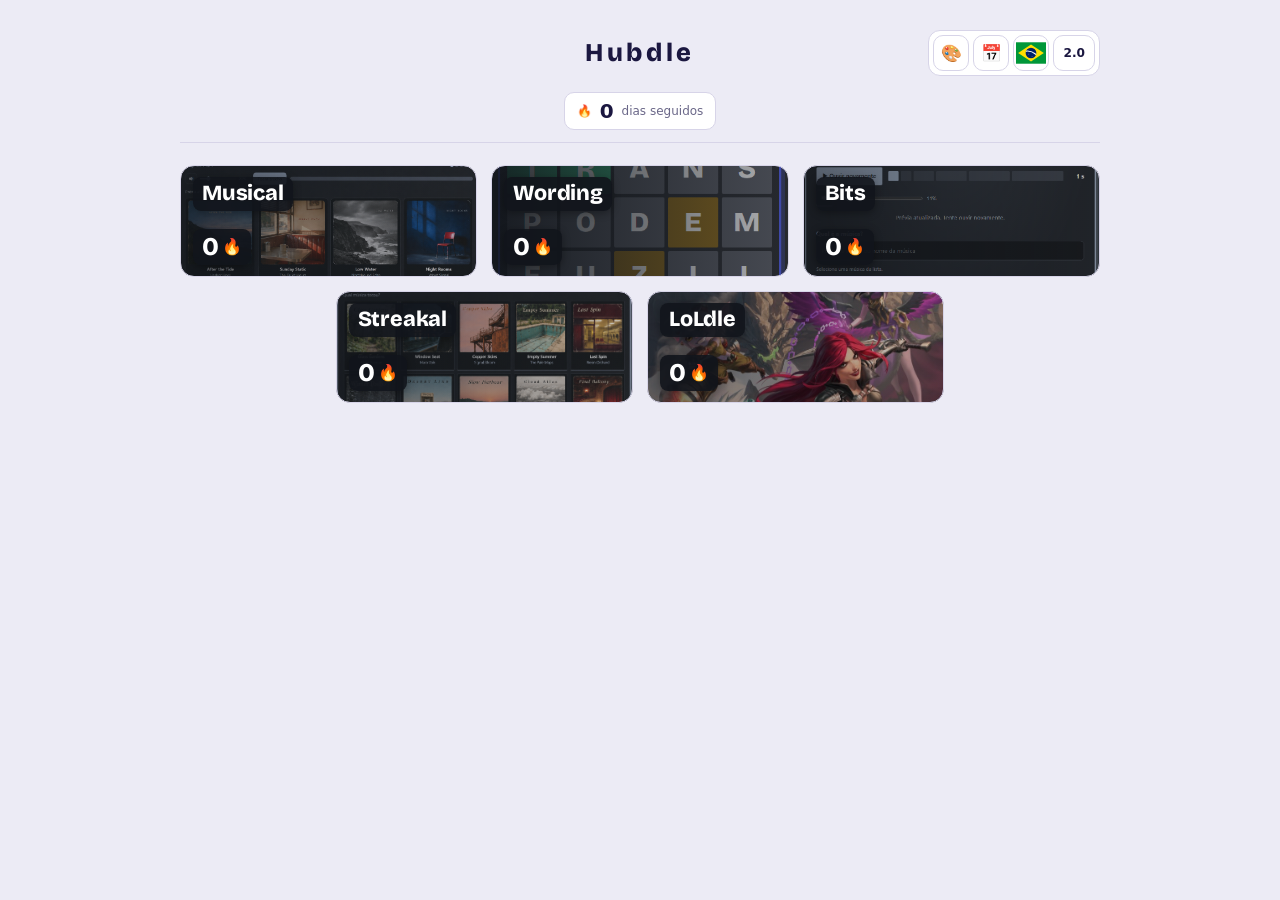
==== commit 6dcc304b: "Centraliza os títulos acima do streak no Hubdle Centraliza os títulos da home e dos jogos. Ajusta a " ====
--- a/index.html
+++ b/index.html
@@ -16,7 +16,7 @@
 <meta name="twitter:card" content="summary_large_image">
 <link rel="stylesheet" href="css/style.css?v=20">
 <link rel="stylesheet" href="css/huds.css?v=9">
-<link rel="stylesheet" href="css/visual-2.css?v=1">
+<link rel="stylesheet" href="css/visual-2.css?v=3">
 </head>
 <body >
 <main>
@@ -28,7 +28,7 @@
 <script src="js/comum.js?v=8" defer></script>
 <script src="js/idioma.js?v=18" defer></script>
 <script src="js/huds.js?v=6" defer></script>
-<script src="js/visual-2.js?v=1" defer></script>
+<script src="js/visual-2.js?v=2" defer></script>
 <script src="js/inicio.js?v=14" defer></script>
 <script src="js/apoio-config.js" defer></script>
 <script src="js/apoio.js?v=4" defer></script>
--- a/css/visual-2.css
+++ b/css/visual-2.css
@@ -4,7 +4,7 @@
   font-variant-numeric: tabular-nums;
 }
 
-:root:not([data-visual="2"]) .visual-2-musical-title { display: none; }
+:root:not([data-visual="2"]) .visual-2-title { display: none; }
 
 :root[data-visual="2"] {
   color-scheme: dark;
@@ -24,69 +24,86 @@
   display: none !important;
 }
 
-[data-visual="2"] :is(.panel, .game-column, .gcard, button, .huba-language, .huba-language summary) {
+[data-visual="2"] :is(.panel, .game-column, .gcard, .bits-category-panel, .bits-play-card,
+  .bits-history-line, .bits-play-card input[type="search"], .w-result, #wStats,
+  button, .huba-language, .huba-language summary) {
   border-radius: 4px;
 }
 
-[data-visual="2"] body :is(.landing-top, #home .hub-top.huba-game-header, #play .musical-play-header.huba-game-header) {
-  grid-template-columns: minmax(0, 1fr) auto;
+:root[data-visual="2"] body :is(.landing-top, #home .hub-top.huba-game-header,
+  .w-top.huba-game-header, .bits-top.huba-game-header, .w-gtop.huba-game-header,
+  .bits-game-head.huba-game-header, #play .musical-play-header.huba-game-header) {
+  align-items: center;
   gap: 8px 12px;
   margin-bottom: 24px;
   border: 0;
 }
 
-[data-visual="2"] body :is(.landing-top, .huba-game-header) > .huba-language {
-  grid-column: 2;
+body :is(.landing-top, #home .hub-top.huba-game-header, .w-top.huba-game-header, .bits-top.huba-game-header),
+:root[data-visual="2"] body :is(#play .musical-play-header.huba-game-header, .w-gtop.huba-game-header, .bits-game-head.huba-game-header) {
+  display: grid;
+  grid-template-columns: minmax(0, 1fr) minmax(0, 2fr) minmax(0, 1fr);
+  position: relative;
+  align-items: center;
+}
+
+body :is(.landing-top, #home .hub-top.huba-game-header, .w-top.huba-game-header, .bits-top.huba-game-header) > .huba-language,
+:root[data-visual="2"] body .huba-game-header > .huba-language {
+  grid-column: 3;
   grid-row: 1;
   justify-self: end;
   box-shadow: none;
 }
 
-[data-visual="2"] :is(.landing-top, #home .hub-top.huba-game-header) > h1,
-[data-visual="2"] #play .musical-play-header.huba-game-header > .musical-play-heading {
-  grid-column: 1 / -1;
-  grid-row: 2;
+body :is(.landing-top, #home .hub-top.huba-game-header, .w-top.huba-game-header, .bits-top.huba-game-header) > h1 {
+  grid-column: 2;
+  grid-row: 1;
   justify-self: center;
   text-align: center;
 }
 
-[data-visual="2"] :is(.landing-top h1, .visual-2-musical-title, #playTitle) {
-  font: 700 clamp(2rem, 5vw, 3rem)/1.1 Georgia, serif;
-  letter-spacing: -.03em;
+body :is(.landing-top, #home .hub-top.huba-game-header, .w-top.huba-game-header, .bits-top.huba-game-header) > .daily-streak {
+  grid-column: 2;
+  grid-row: 2;
+  justify-self: center;
 }
 
-[data-visual="2"] :is(.landing-top h1, .visual-2-musical-title, #playTitle)::after {
+[data-visual="2"] :is(.landing-top h1, .visual-2-title, #playTitle, #gameTitle, #wTitle) {
+  font: 700 clamp(1.5rem, 4vw, 2.5rem)/1.1 Georgia, serif;
+  letter-spacing: -.03em;
+  overflow-wrap: anywhere;
+}
+
+[data-visual="2"] :is(.landing-top h1, .visual-2-title)::after {
   content: "";
   display: block;
   width: 32px;
   height: 1px;
-  margin: 10px auto 0;
+  margin: 6px auto 0;
   background: var(--accent);
 }
 
-[data-visual="2"] :is(.landing-top, #home .hub-top.huba-game-header) > .daily-streak {
-  grid-column: 1 / -1;
-  grid-row: 3;
-  justify-self: center;
+[data-visual="2"] body :is(.landing-top, #home .hub-top.huba-game-header, .w-top, .bits-top) > .daily-streak {
   padding: 0;
   border: 0;
   background: transparent;
   color: var(--accent);
 }
 
-[data-visual="2"] #home .hub-top { position: relative; }
-
-[data-visual="2"] #home .hub-top h1 .brand-back {
+[data-visual="2"] .visual-2-title { display: inline-block; }
+[data-visual="2"] .bits-brand { display: none; }
+[data-visual="2"] :is(#home .hub-top h1, .w-top h1, .bits-top h1) :is(.brand-back, .bits-back) {
   position: absolute;
   top: 8px;
   left: 0;
   min-height: 40px;
+  align-content: center;
   color: var(--muted);
-  font: 600 .875rem/1.3 system-ui, sans-serif;
+  font: 600 .8125rem/1.3 system-ui, sans-serif;
   letter-spacing: normal;
 }
 
-[data-visual="2"] #home .hub-top h1 .brand-back:hover { color: var(--accent); }
+[data-visual="2"] :is(.brand-back, .bits-back):hover { color: var(--accent); }
 
 [data-visual="2"] .landing-grid { --landing-gap: 10px; max-width: 740px; }
 [data-visual="2"] .gcard { min-height: 116px; }
@@ -99,22 +116,42 @@
 }
 [data-visual="2"] .huba-support-footer a { font-size: .75rem; }
 
-[data-visual="2"] #home .hub-grid { max-width: 540px; }
-[data-visual="2"] .game-column h2 { color: var(--accent); font: 700 1.5rem/1.2 Georgia, serif; }
-[data-visual="2"] .game-column .tile { border-radius: 4px; min-height: 52px; }
+[data-visual="2"] :is(#home .hub-grid, #word .hub-grid, #bitsHome .bits-columns) { max-width: 540px; }
+[data-visual="2"] :is(.game-column, .bits-category-panel) h2 { color: var(--accent); font: 700 1.5rem/1.2 Georgia, serif; }
+[data-visual="2"] :is(.game-column .tile, .bits-tile) { border-radius: 4px; min-height: 52px; }
 
 [data-visual="2"] #play { max-width: 920px; }
-[data-visual="2"] #play .musical-play-header.huba-game-header #backBtn {
+[data-visual="2"] :is(#play .musical-play-header #backBtn, #bitsGame #backGame, #wgame #wBack) {
   grid-column: 1;
   grid-row: 1;
+  justify-self: start;
+  margin: 0;
   padding-inline: 0;
   border-color: transparent;
   background: transparent;
   color: var(--muted);
 }
 
-[data-visual="2"] #play .musical-play-header.huba-game-header #backBtn:hover { color: var(--accent); }
-[data-visual="2"] #play .musical-play-heading #playTitle { font-size: clamp(1.75rem, 4vw, 2.5rem); }
+[data-visual="2"] body :is(#play .musical-play-header.huba-game-header > .musical-play-heading,
+  .bits-game-head.huba-game-header > div, .w-gtop.huba-game-header > h2) {
+  grid-column: 2;
+  grid-row: 1;
+  justify-self: center;
+  min-width: 0;
+  text-align: center;
+}
+[data-visual="2"] #play .musical-play-heading #playTitle { font-size: clamp(1.5rem, 4vw, 2.5rem); }
+[data-visual="2"] body .bits-game-head.huba-game-header > .bits-counter {
+  grid-column: 2;
+  grid-row: 2;
+  justify-self: center;
+}
+[data-visual="2"] :is(.bits-instruction, .bits-finish h2, .w-result h3, .streakal-upgrade h3) {
+  color: var(--accent);
+  font-family: Georgia, serif;
+}
+[data-visual="2"] .bits-play-card { max-width: 680px; }
+[data-visual="2"] #wgame { --ok: #267556; --warn: #896316; --abs: #485767; }
 [data-visual="2"] #play > .panel { padding: clamp(12px, 3vw, 24px); }
 [data-visual="2"] #play .musical-audio-row {
   padding: 10px;
@@ -129,8 +166,34 @@
 [data-visual="2"] #play #resultTitle { color: var(--accent); font-family: Georgia, serif; }
 
 @media (max-width: 620px) {
-  [data-visual="2"] #play .opts { grid-template-columns: repeat(2, minmax(0, 1fr)); }
+  [data-visual="2"] #play:not(:has(.streakal-upgrade)) .opts { grid-template-columns: repeat(2, minmax(0, 1fr)); }
   [data-visual="2"] #play.musical-hard .opts { grid-template-columns: repeat(3, minmax(0, 1fr)); }
   [data-visual="2"] #play .musical-option-title { font-size: .8125rem; }
   [data-visual="2"] #play .musical-option-artist { font-size: .75rem; }
 }
+
+@media (max-width: 850px) {
+  body :is(.landing-top, #home .hub-top.huba-game-header, .w-top.huba-game-header,
+    .bits-top.huba-game-header),
+  :root[data-visual="2"] body :is(#play .musical-play-header.huba-game-header, .w-gtop.huba-game-header, .bits-game-head.huba-game-header) {
+    grid-template-columns: minmax(0, 1fr) minmax(0, auto);
+  }
+  body :is(.landing-top, #home .hub-top.huba-game-header, .w-top.huba-game-header,
+    .bits-top.huba-game-header) > .huba-language,
+  :root[data-visual="2"] body .huba-game-header > .huba-language {
+    grid-column: 2;
+    grid-row: 1;
+    min-width: 0;
+  }
+  body :is(.landing-top, #home .hub-top.huba-game-header, .w-top.huba-game-header, .bits-top.huba-game-header) > h1,
+  [data-visual="2"] body :is(#play .musical-play-header.huba-game-header > .musical-play-heading,
+    .bits-game-head.huba-game-header > div, .w-gtop.huba-game-header > h2) {
+    grid-column: 1 / -1;
+    grid-row: 2;
+  }
+  body :is(.landing-top, #home .hub-top.huba-game-header, .w-top.huba-game-header, .bits-top.huba-game-header) > .daily-streak,
+  [data-visual="2"] body .bits-game-head.huba-game-header > .bits-counter {
+    grid-column: 1 / -1;
+    grid-row: 3;
+  }
+}
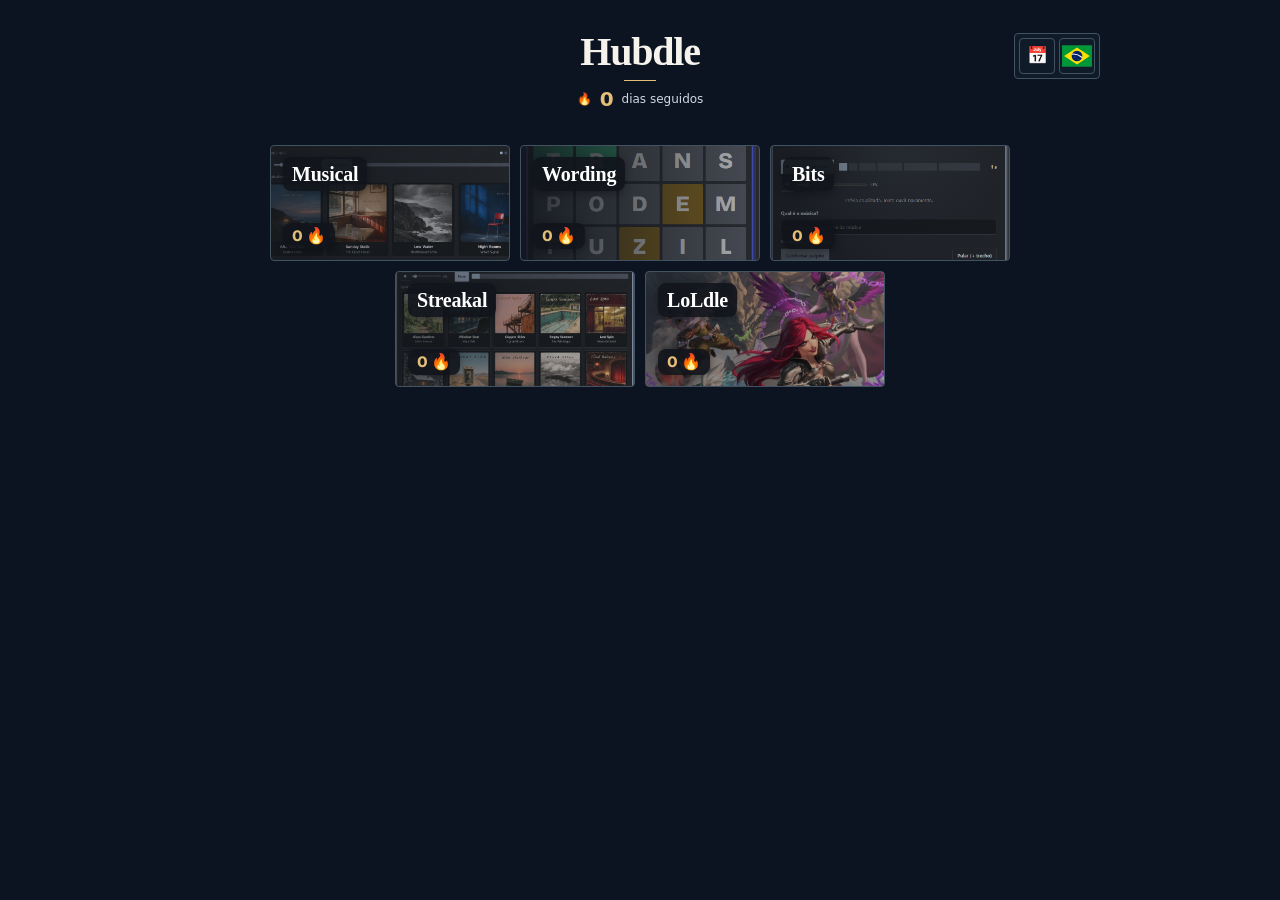
==== commit cce856d8: "Torna o visual 2.0 o padrão único do Hubdle Remove os temas e HUDs antigos e o seletor de versão. Co" ====
--- a/index.html
+++ b/index.html
@@ -14,9 +14,9 @@
 <meta property="og:image" content="https://aceradin.github.io/Hubdle/social-card.png">
 <meta property="og:image:alt" content="Hubdle — Musical, Bits, Streakal e Wording">
 <meta name="twitter:card" content="summary_large_image">
-<link rel="stylesheet" href="css/style.css?v=20">
-<link rel="stylesheet" href="css/huds.css?v=9">
-<link rel="stylesheet" href="css/visual-2.css?v=3">
+<link rel="stylesheet" href="css/style.css?v=30">
+<link rel="stylesheet" href="css/cabecalhos.css?v=30">
+<link rel="stylesheet" href="css/interface.css?v=1">
 </head>
 <body >
 <main>
@@ -25,10 +25,8 @@
   <div class="landing-grid" id="landingGrid"></div>
 </section>
 </main>
-<script src="js/comum.js?v=8" defer></script>
-<script src="js/idioma.js?v=18" defer></script>
-<script src="js/huds.js?v=6" defer></script>
-<script src="js/visual-2.js?v=2" defer></script>
+<script src="js/comum.js?v=30" defer></script>
+<script src="js/idioma.js?v=30" defer></script>
 <script src="js/inicio.js?v=14" defer></script>
 <script src="js/apoio-config.js" defer></script>
 <script src="js/apoio.js?v=4" defer></script>
--- a/css/style.css
+++ b/css/style.css
@@ -1,7 +1,5 @@
-:root{--bg:#ecebf5;--card:#fff;--fg:#1b1740;--muted:#6a6788;--accent:#5b3df5;--accent-fg:#fff;--ok:#1f9d6b;--bad:#d6455d;--line:#d7d4e8;--seg:#cfcbe8;
+:root{color-scheme:dark;--bg:#0b1420;--card:#101b2a;--fg:#f6f3ec;--muted:#d0d9e3;--accent:#e3be78;--accent-fg:#181f28;--ok:#7ce2ad;--bad:#ff8795;--line:#435261;--seg:#354557;
 box-sizing:border-box;padding-top:env(safe-area-inset-top,0px);padding-bottom:env(safe-area-inset-bottom,0px)}
-@media (prefers-color-scheme:dark){:root:not([data-theme]){--bg:#14122b;--card:#1e1b3d;--fg:#edebfa;--muted:#a09dc4;--accent:#8b75ff;--accent-fg:#14122b;--ok:#3ccf92;--bad:#ff6b82;--line:#363262;--seg:#3a3670}}
-:root[data-theme="dark"]{--bg:#14122b;--card:#1e1b3d;--fg:#edebfa;--muted:#a09dc4;--accent:#8b75ff;--accent-fg:#14122b;--ok:#3ccf92;--bad:#ff6b82;--line:#363262;--seg:#3a3670}
 html{scroll-padding-top:env(safe-area-inset-top,0px)}
 *,*::before,*::after{box-sizing:inherit}
 body{margin:0;background:var(--bg);color:var(--fg);font:16px/1.5 "Segoe UI",system-ui,-apple-system,Roboto,sans-serif;min-height:100vh}
@@ -70,7 +68,7 @@
 .stat span{display:block;color:var(--muted);font-size:.82rem;margin-top:4px}
 @media(max-width:540px){.statsgrid{grid-template-columns:repeat(2,minmax(0,1fr))}}
 
-/* Layout PlayHub: estatísticas no topo, dificuldade à direita e configurações no canto inferior esquerdo */
+
 #home{position:relative}
 .hub-top{display:grid;grid-template-columns:minmax(0,1fr) auto minmax(0,1fr);align-items:center;gap:12px;margin-bottom:20px;min-height:120px;padding:12px 0}
 .hub-top h1{font-size:clamp(1.8rem,4vw,2.4rem);align-self:center;justify-self:start}
@@ -90,6 +88,7 @@
 .dropdown-tool[open] summary{justify-content:flex-start;border-bottom:1px solid var(--line);padding:10px 12px}
 .dropdown-tool[open] .dropdown-content{display:block}
 .dropdown-content{display:none;padding:12px;max-height:min(60vh,480px);overflow:auto}
+
 /* O painel do Deezer pode ser redimensionado arrastando o canto inferior direito. */
 .hub-side details.dropdown-tool.deezer-tool[open]{resize:both;width:min(420px,calc(100vw - 32px));height:auto;min-width:280px;min-height:250px;max-width:calc(100vw - 24px);max-height:calc(100vh - 32px);overflow:auto}
 .hub-side details.dropdown-tool.deezer-tool[open] .dropdown-content{max-height:none;overflow:visible}
@@ -140,8 +139,6 @@
  .dropdown-tool[open]{width:min(320px,calc(100vw - 20px))}
 }
 
-
-
 /* Cabeçalho compacto: nome, estatísticas e dificuldade numa linha só */
 #home .hub-top{display:grid;grid-template-columns:auto minmax(0,1fr) auto;align-items:center;gap:14px;min-height:0;margin:0 0 16px;padding:8px 0;border-bottom:1px solid var(--line)}
 #home .hub-top h1{font-size:1.3rem;line-height:1;margin:0;justify-self:start;align-self:center}
@@ -176,8 +173,10 @@
 /* Tela de resultado: texto superior centralizado; o Voltar fica no lugar do antigo Copiar */
 #play.is-result #playTitle,#play.is-result #playSub{text-align:center}
 #play.is-result #backBtn{display:none}
+
 /* Cabeçalho com a mesma largura e alinhamento do bloco Diário/Aleatório */
 #home .hub-top{max-width:920px;margin-left:auto;margin-right:auto}
+
 /* Painel do Deezer: fechado sempre volta ao tamanho normal, mesmo depois de redimensionar */
 .hub-side details.dropdown-tool.deezer-tool:not([open]){width:44px!important;height:auto!important}
 .hub-side details.dropdown-tool.deezer-tool[open]{min-width:240px;min-height:120px}
@@ -192,6 +191,7 @@
 .gcard .gstreak{display:flex;align-items:center;gap:3px;width:fit-content}
 .gcard .gstreak strong{font:800 2rem/1 "Bricolage Grotesque","Segoe UI",system-ui,sans-serif}
 .gcard .gstreak-fire{font-size:1rem;line-height:1}
+
 /* O idioma da página seleciona a imagem, inclusive ao trocar sem recarregar. */
 .gcard.gcard-wording{background-color:#24282d;background-image:linear-gradient(90deg,#11151be6,#11151b55),url("images/wording-pt.png?v=2");background-size:cover;background-position:center;color:#fff}
 html:lang(en) .gcard.gcard-wording{background-image:linear-gradient(90deg,#11151be6,#11151b55),url("images/wording-en.png")}
@@ -208,9 +208,11 @@
 .huba-support-footer a{display:inline-flex;align-items:center;gap:5px;min-height:44px;color:var(--muted);font-size:.875rem;text-underline-offset:3px}
 .huba-support-footer a:hover{color:var(--fg)}
 @media(max-width:640px){.landing-grid{--landing-gap:10px}.gcard{flex-basis:calc((100% - var(--landing-gap)) / 2);min-height:90px;padding:8px}}
+
 /* Nome do site no cabeçalho do hub vira botão de voltar */
 #home .hub-top h1 .brand-back{font:inherit;letter-spacing:.06em;color:inherit;background:none;border:0;padding:0;cursor:pointer;border-radius:6px}
 #home .hub-top h1 .brand-back:hover{color:var(--accent)}
+
 /* Precisão por gênero dentro de cada cartão */
 .tile .tname{display:flex;flex-direction:column;gap:2px;min-width:0;text-align:left}
 .tile .tacc{font-style:normal;font-size:.72rem;font-weight:400;color:var(--muted)}
@@ -224,6 +226,7 @@
 
 /* Contador discreto, apenas dentro da tela da partida. */
 .huba-game-catalog-count{margin:8px 5px 0;text-align:right;font-size:.7rem;line-height:1.3;color:var(--muted);opacity:.8}
+
 /* Reserva espaço para o idioma sem cobrir cabeçalhos no celular. */
 body{padding-top:52px}
 .huba-language{position:fixed;top:max(10px,env(safe-area-inset-top));right:12px;z-index:60;display:flex;gap:4px;padding:4px;background:var(--card);border:1px solid var(--line);border-radius:12px;box-shadow:0 2px 10px #0002}
@@ -238,9 +241,6 @@
 #dzStatus:empty{display:none}
 #loadStatus{text-align:center;max-width:1000px;margin:12px auto 0}
 .huba-language{align-items:center}
-.huba-language .huba-settings{position:relative;left:auto;bottom:auto;z-index:auto}
-.huba-language .huba-settings>details>summary{width:34px;height:32px;box-shadow:none;font-size:1rem;padding:4px}
-.huba-language .huba-settings-content{box-sizing:border-box;bottom:auto;top:calc(100% + 10px);left:0;text-align:left}
 .huba-mode{position:relative;font-size:.76rem}
 .huba-mode>summary{padding:6px 8px;cursor:pointer;white-space:nowrap}
 .huba-mode-options{position:absolute;top:calc(100% + 10px);right:0;min-width:120px;padding:7px;background:var(--card);border:1px solid var(--line);border-radius:10px;box-shadow:0 4px 16px #0003;display:grid;gap:5px}
@@ -259,34 +259,7 @@
  .landing-top .daily-streak{justify-self:end}
  .landing-top .huba-language{grid-column:1/-1;justify-self:end}
 }
-
-/* Temas: as mesmas variáveis colorem todos os jogos. */
-:root[data-theme="ocean"]{--bg:#e5f1f8;--card:#f8fcff;--fg:#123448;--muted:#526c7c;--accent:#086e9e;--accent-fg:#fff;--line:#b9d5e5;--seg:#c2ddea}
-:root[data-theme="forest"]{--bg:#eaf2e6;--card:#fcfff8;--fg:#233c29;--muted:#576d59;--accent:#386d38;--accent-fg:#fff;--line:#c1d4b8;--seg:#c8dbbd}
-:root[data-theme="sunset"]{--bg:#fff0e4;--card:#fffaf6;--fg:#542d27;--muted:#856257;--accent:#ae442e;--accent-fg:#fff;--line:#e6c7b6;--seg:#efd0b9}
-:root[data-theme="rose"]{--bg:#f9eaf1;--card:#fffafd;--fg:#512c41;--muted:#805f73;--accent:#a73571;--accent-fg:#fff;--line:#e5c4d6;--seg:#edcddd}
-:root[data-theme="coffee"]{--bg:#25201d;--card:#332b26;--fg:#f5ebdf;--muted:#c4b2a0;--accent:#e9b87c;--accent-fg:#29201a;--ok:#63cc95;--bad:#ff8991;--line:#605044;--seg:#6b5542;--warn:#a67c10;--abs:#685a50}
-:root[data-theme="midnight"]{--bg:#0c1729;--card:#15243b;--fg:#e5efff;--muted:#a2b6d0;--accent:#70bdff;--accent-fg:#0c1729;--ok:#4ed6a2;--bad:#ff7c97;--line:#344c6b;--seg:#3c5578;--warn:#9c7618;--abs:#475971}
-:root[data-theme="amethyst"]{--bg:#21132e;--card:#322041;--fg:#f4e8ff;--muted:#c2a7d4;--accent:#d3a0ff;--accent-fg:#21132e;--ok:#68d7a5;--bad:#ff81a3;--line:#614175;--seg:#6a4b80;--warn:#a07924;--abs:#6b537a}
-:root[data-theme="graphite"]{--bg:#181a1d;--card:#24272c;--fg:#f0f1f3;--muted:#b0b5bf;--accent:#b9c9e0;--accent-fg:#181a1d;--ok:#69ce9a;--bad:#ff858e;--line:#494e58;--seg:#535965;--warn:#96761f;--abs:#5b606b}
-:root[data-theme="discord"]{--bg:#313338;--card:#2b2d31;--fg:#f2f3f5;--muted:#b5bac1;--accent:#5865f2;--accent-fg:#fff;--ok:#3fbc85;--bad:#ff8389;--line:#4e5058;--seg:#555967;--warn:#9b7622;--abs:#62656e}
-:root[data-theme="sand"]{--bg:#f5f0e6;--card:#fffcf5;--fg:#3d3428;--muted:#736552;--accent:#805a30;--accent-fg:#fff;--line:#ded2bc;--seg:#e1d4bc}
-:root[data-theme="sand"],:root[data-theme="light"],:root[data-theme="ocean"],:root[data-theme="forest"],:root[data-theme="sunset"],:root[data-theme="rose"]{color-scheme:light}
-:root[data-theme="dark"],:root[data-theme="coffee"],:root[data-theme="midnight"],:root[data-theme="amethyst"],:root[data-theme="graphite"],:root[data-theme="discord"]{color-scheme:dark}
-@media(prefers-color-scheme:dark){:root:not([data-theme]){color-scheme:dark}}
 .daily-streak{display:flex;align-items:center;justify-content:center;gap:8px;justify-self:center;border:1px solid var(--line);border-radius:10px;background:var(--card);padding:8px 12px;text-align:center}
 .daily-streak strong{font-size:1.25rem;line-height:1}
 .daily-streak span{font-size:.75rem;color:var(--muted)}
-.huba-settings{position:fixed;left:12px;bottom:max(14px,env(safe-area-inset-bottom));z-index:50}
-.huba-settings>details>summary{list-style:none;cursor:pointer;display:grid;place-items:center;width:42px;height:42px;background:var(--card);border:1px solid var(--line);border-radius:10px;font-size:1.3rem;box-shadow:0 3px 12px #0002}
-.huba-settings>details>summary::-webkit-details-marker{display:none}
-.huba-settings-content{position:absolute;left:0;bottom:50px;width:min(270px,calc(100vw - 24px));max-height:70vh;overflow:auto;background:var(--card);border:1px solid var(--line);border-radius:12px;padding:14px;box-shadow:0 5px 24px #0003}
-.huba-settings-content>details{margin-top:12px}
-.huba-settings-content summary{cursor:pointer;font-weight:700;padding:6px 0}
-.huba-theme-options{display:grid;grid-template-columns:1fr 1fr;gap:6px;margin-top:8px}
-.huba-theme-auto{grid-column:1/-1}
-.huba-theme-column{display:flex;flex-direction:column;gap:6px;min-width:0}
-.huba-theme-column h3{font:600 .75rem/1.4 "Segoe UI",system-ui,sans-serif;color:var(--muted);text-align:center;margin:4px 0 2px;letter-spacing:0}
-.huba-theme-options button{font-size:.8rem;padding:8px}
-.huba-theme-options button[aria-pressed="true"]{background:var(--accent);color:var(--accent-fg);border-color:var(--accent)}
 @media(max-width:760px){#home .daily-streak{grid-column:1/-1;grid-row:2}.w-top .daily-streak{justify-self:end}}
--- a/css/cabecalhos.css
+++ b/css/cabecalhos.css
@@ -0,0 +1,63 @@
+/* Regras comuns carregadas após os estilos de cada jogo. */
+.huba-difficulty{position:relative}
+.huba-difficulty>summary{list-style:none;display:grid;place-items:center;box-sizing:border-box;width:34px;height:34px;border:1px solid var(--line);border-radius:10px;cursor:pointer;font-size:1rem}
+.huba-difficulty>summary::-webkit-details-marker{display:none}
+.huba-language #difficultyTool{position:fixed;box-sizing:border-box;width:230px;height:auto;padding:12px;display:flex;flex-direction:column;gap:10px;box-shadow:0 4px 16px #0003}
+.huba-language #difficultyTool .tool-label{display:block}
+.huba-language #difficultyTool .difficulty{display:flex;gap:6px;margin:0}
+.huba-language #wGameStats{display:none}
+.w-gtop>.huba-language #wGameStats{display:inline-flex;align-items:center;justify-content:center;box-sizing:border-box;width:34px;height:34px;padding:4px;font-size:1rem}
+body.has-game-header{padding-top:0}
+body.has-game-header .huba-game-header,
+#home .hub-top.huba-game-header,
+#play .musical-play-header.huba-game-header{
+ display:grid;grid-template-columns:minmax(0,1fr) auto minmax(0,1fr);
+ align-items:center;gap:12px;flex-wrap:initial;
+}
+body.has-game-header .huba-game-header>h1{justify-self:start}
+body.has-game-header .huba-game-header>.daily-streak{grid-column:2;grid-row:1;justify-self:center}
+body.has-game-header .huba-game-header>.huba-language{position:static;grid-column:3;grid-row:1;justify-self:end;box-shadow:none}
+#home .hub-top.huba-game-header>.top-tools{grid-column:1/-1;grid-row:2;justify-self:end}
+body.has-game-header .huba-game-header>.musical-header-spacer{display:none}
+body.has-game-header .huba-game-header>.musical-play-heading,
+#play .musical-play-header.huba-game-header>.musical-play-heading,
+body.has-game-header .w-gtop.huba-game-header>h2,
+body.has-game-header .bits-game-head.huba-game-header>div{grid-column:2;grid-row:1;text-align:center;min-width:0}
+body.has-game-header .huba-game-header>#wGameStats{grid-column:3;grid-row:2;justify-self:end}
+body.has-game-header .huba-game-header>.bits-counter{grid-column:2;grid-row:2;justify-self:center}
+#play .musical-play-header.huba-game-header #backBtn{align-self:center;margin:0}
+#play .musical-play-header.huba-game-header{grid-template-columns:minmax(240px,1fr) minmax(0,2fr) minmax(240px,1fr)}
+@media(max-width:850px){
+ body.has-game-header .huba-game-header,
+ #home .hub-top.huba-game-header,
+ #play .musical-play-header.huba-game-header{grid-template-columns:minmax(0,1fr) auto;gap:10px}
+ body.has-game-header .huba-game-header>.huba-language{grid-column:1/-1;grid-row:2}
+ body.has-game-header .huba-game-header>.daily-streak,
+ body.has-game-header .huba-game-header>.musical-play-heading,
+ #play .musical-play-header.huba-game-header>.musical-play-heading,
+ body.has-game-header .w-gtop.huba-game-header>h2,
+ body.has-game-header .bits-game-head.huba-game-header>div{grid-column:1/-1;grid-row:3;justify-self:center;text-align:center}
+ #home .hub-top.huba-game-header>.top-tools{grid-row:4}
+ body.has-game-header .huba-game-header>#wGameStats{grid-column:2;grid-row:4}
+ body.has-game-header .huba-game-header>.bits-counter{grid-column:1/-1;grid-row:4}
+}
+
+
+.huba-mode>summary::-webkit-details-marker{display:none}
+@media(min-width:851px){
+ body.has-game-header #play .musical-play-header.huba-game-header{grid-template-columns:minmax(300px,1fr) minmax(0,2fr) minmax(300px,1fr)}
+}
+
+#bitsGame #backGame{justify-self:start;align-self:center;width:auto;flex:none;padding:8px 12px}
+#bitsGame{--bits-card-width:780px}
+#bitsGame .bits-play-card{max-width:var(--bits-card-width)}
+#bitsGame #gameCatalogCount{max-width:var(--bits-card-width);margin:8px auto 0;text-align:right}
+
+#home #summary{max-width:520px;margin:8px auto 0;text-align:right}
+#play>#gameCatalogCount{margin:8px auto 0;text-align:right}
+@media(max-width:420px){
+ .huba-language{max-width:100%;flex-wrap:wrap;justify-content:flex-end;row-gap:6px}
+ .huba-language .huba-mode>summary{padding-inline:5px}
+}
+
+.huba-language :is(.huba-mode,.huba-locale,.huba-difficulty)>summary,.w-gtop>.huba-language #wGameStats{display:grid;place-items:center;box-sizing:border-box;width:36px;height:36px;padding:2px;border:1px solid var(--line);border-radius:10px;line-height:1;font-size:1.05rem}
--- a/css/interface.css
+++ b/css/interface.css
@@ -0,0 +1,172 @@
+:root :is(.panel, .game-column, .gcard, .bits-category-panel, .bits-play-card,
+  .bits-history-line, .bits-play-card input[type="search"], .w-result, #wStats,
+  button, .huba-language, .huba-language summary) {
+  border-radius: 4px;
+}
+
+:root:root body :is(.landing-top, #home .hub-top.huba-game-header,
+  .w-top.huba-game-header, .bits-top.huba-game-header, .w-gtop.huba-game-header,
+  .bits-game-head.huba-game-header, #play .musical-play-header.huba-game-header) {
+  align-items: center;
+  gap: 8px 12px;
+  margin-bottom: 24px;
+  border: 0;
+}
+
+body :is(.landing-top, #home .hub-top.huba-game-header, .w-top.huba-game-header, .bits-top.huba-game-header),
+:root:root body :is(#play .musical-play-header.huba-game-header, .w-gtop.huba-game-header, .bits-game-head.huba-game-header) {
+  display: grid;
+  grid-template-columns: minmax(0, 1fr) minmax(0, 2fr) minmax(0, 1fr);
+  position: relative;
+  align-items: center;
+}
+
+body :is(.landing-top, #home .hub-top.huba-game-header, .w-top.huba-game-header, .bits-top.huba-game-header) > .huba-language,
+:root:root body .huba-game-header > .huba-language {
+  grid-column: 3;
+  grid-row: 1;
+  justify-self: end;
+  box-shadow: none;
+}
+
+body :is(.landing-top, #home .hub-top.huba-game-header, .w-top.huba-game-header, .bits-top.huba-game-header) > h1 {
+  grid-column: 2;
+  grid-row: 1;
+  justify-self: center;
+  text-align: center;
+}
+
+body :is(.landing-top, #home .hub-top.huba-game-header, .w-top.huba-game-header, .bits-top.huba-game-header) > .daily-streak {
+  grid-column: 2;
+  grid-row: 2;
+  justify-self: center;
+}
+
+:root :is(.landing-top h1, .game-brand, #playTitle, #gameTitle, #wTitle) {
+  font: 700 clamp(1.5rem, 4vw, 2.5rem)/1.1 Georgia, serif;
+  letter-spacing: -.03em;
+  overflow-wrap: anywhere;
+}
+
+:root :is(.landing-top h1, .game-brand)::after {
+  content: "";
+  display: block;
+  width: 32px;
+  height: 1px;
+  margin: 6px auto 0;
+  background: var(--accent);
+}
+
+:root body :is(.landing-top, #home .hub-top.huba-game-header, .w-top, .bits-top) > .daily-streak {
+  padding: 0;
+  border: 0;
+  background: transparent;
+  color: var(--accent);
+}
+
+:root .game-brand { display: inline-block; }
+:root :is(#home .hub-top h1, .w-top h1, .bits-top h1) :is(.brand-back, .bits-back) {
+  position: absolute;
+  top: 8px;
+  left: 0;
+  min-height: 40px;
+  align-content: center;
+  color: var(--muted);
+  font: 600 .8125rem/1.3 system-ui, sans-serif;
+  letter-spacing: normal;
+}
+
+:root :is(.brand-back, .bits-back):hover { color: var(--accent); }
+
+:root .landing-grid { --landing-gap: 10px; max-width: 740px; }
+:root .gcard { min-height: 116px; }
+:root .gcard .gname { font: 700 1.25rem/1.2 Georgia, serif; }
+:root .gcard .gstreaks .gstreak strong { color: var(--accent); font-size: 1rem; }
+
+:root .huba-support-footer {
+  max-width: 540px;
+  border-color: #bfa67a60;
+}
+:root .huba-support-footer a { font-size: .75rem; }
+
+:root :is(#home .hub-grid, #word .hub-grid, #bitsHome .bits-columns) { max-width: 540px; }
+:root :is(.game-column, .bits-category-panel) h2 { color: var(--accent); font: 700 1.5rem/1.2 Georgia, serif; }
+:root :is(.game-column .tile, .bits-tile) { border-radius: 4px; min-height: 52px; }
+
+:root #play { max-width: 920px; }
+:root :is(#play .musical-play-header #backBtn, #bitsGame #backGame, #wgame #wBack) {
+  grid-column: 1;
+  grid-row: 1;
+  justify-self: start;
+  margin: 0;
+  padding-inline: 0;
+  border-color: transparent;
+  background: transparent;
+  color: var(--muted);
+}
+
+:root body :is(#play .musical-play-header.huba-game-header > .musical-play-heading,
+  .bits-game-head.huba-game-header > div, .w-gtop.huba-game-header > h2) {
+  grid-column: 2;
+  grid-row: 1;
+  justify-self: center;
+  min-width: 0;
+  text-align: center;
+}
+:root #play .musical-play-heading #playTitle { font-size: clamp(1.5rem, 4vw, 2.5rem); }
+:root body .bits-game-head.huba-game-header > .bits-counter {
+  grid-column: 2;
+  grid-row: 2;
+  justify-self: center;
+}
+:root :is(.bits-instruction, .bits-finish h2, .w-result h3, .streakal-upgrade h3) {
+  color: var(--accent);
+  font-family: Georgia, serif;
+}
+:root .bits-play-card { max-width: 680px; }
+:root #wgame { --ok: #267556; --warn: #896316; --abs: #485767; }
+:root #play > .panel { padding: clamp(12px, 3vw, 24px); }
+:root #play .musical-audio-row {
+  padding: 10px;
+  border: 1px solid var(--line);
+  border-radius: 4px;
+  background: var(--bg);
+}
+:root #play #playBtn { min-height: 44px; }
+:root #play .musical-option,
+:root #play .musical-cover,
+:root #play #result .musical-recap-card { border-radius: 4px; }
+:root #play #resultTitle { color: var(--accent); font-family: Georgia, serif; }
+
+@media (max-width: 620px) {
+  :root #play:not(:has(.streakal-upgrade)) .opts { grid-template-columns: repeat(2, minmax(0, 1fr)); }
+  :root #play.musical-hard .opts { grid-template-columns: repeat(3, minmax(0, 1fr)); }
+  :root #play .musical-option-title { font-size: .8125rem; }
+  :root #play .musical-option-artist { font-size: .75rem; }
+}
+
+@media (max-width: 850px) {
+  body :is(.landing-top, #home .hub-top.huba-game-header, .w-top.huba-game-header,
+    .bits-top.huba-game-header),
+  :root:root body :is(#play .musical-play-header.huba-game-header, .w-gtop.huba-game-header, .bits-game-head.huba-game-header) {
+    grid-template-columns: minmax(0, 1fr) minmax(0, auto);
+  }
+  body :is(.landing-top, #home .hub-top.huba-game-header, .w-top.huba-game-header,
+    .bits-top.huba-game-header) > .huba-language,
+  :root:root body .huba-game-header > .huba-language {
+    grid-column: 2;
+    grid-row: 1;
+    min-width: 0;
+  }
+  body :is(.landing-top, #home .hub-top.huba-game-header, .w-top.huba-game-header, .bits-top.huba-game-header) > h1,
+  :root body :is(#play .musical-play-header.huba-game-header > .musical-play-heading,
+    .bits-game-head.huba-game-header > div, .w-gtop.huba-game-header > h2) {
+    grid-column: 1 / -1;
+    grid-row: 2;
+  }
+  body :is(.landing-top, #home .hub-top.huba-game-header, .w-top.huba-game-header, .bits-top.huba-game-header) > .daily-streak,
+  :root body .bits-game-head.huba-game-header > .bits-counter {
+    grid-column: 1 / -1;
+    grid-row: 3;
+  }
+}
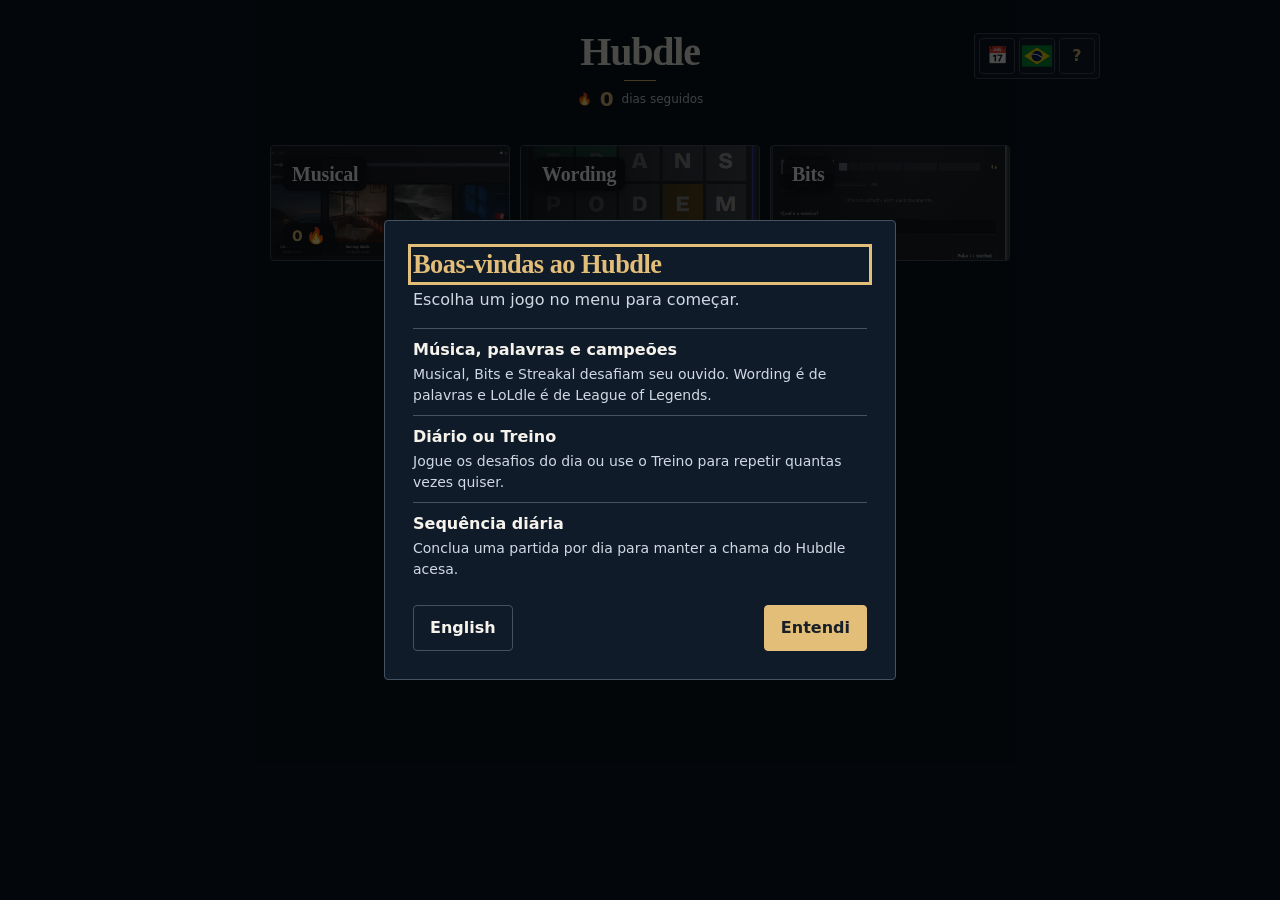
==== commit c2d3dd57: "Adiciona tutoriais bilíngues ao Hubdle Explica a página inicial e as regras dos cinco jogos em tutor" ====
--- a/index.html
+++ b/index.html
@@ -15,10 +15,10 @@
 <meta property="og:image:alt" content="Hubdle — Musical, Bits, Streakal e Wording">
 <meta name="twitter:card" content="summary_large_image">
 <link rel="stylesheet" href="css/style.css?v=30">
-<link rel="stylesheet" href="css/cabecalhos.css?v=30">
+<link rel="stylesheet" href="css/cabecalhos.css?v=32">
 <link rel="stylesheet" href="css/interface.css?v=1">
 </head>
-<body >
+<body data-tutorial="home">
 <main>
 <section id="landing">
   <header class="landing-top"><h1>Hubdle</h1><div class="daily-streak global-streak" aria-label="Streak diário do Hubdle"><span aria-hidden="true">🔥</span><strong id="globalStreak">0</strong><span>dias seguidos</span></div></header>
@@ -27,6 +27,7 @@
 </main>
 <script src="js/comum.js?v=30" defer></script>
 <script src="js/idioma.js?v=30" defer></script>
+<script src="js/tutorial.js?v=1" defer></script>
 <script src="js/inicio.js?v=14" defer></script>
 <script src="js/apoio-config.js" defer></script>
 <script src="js/apoio.js?v=4" defer></script>
--- a/css/style.css
+++ b/css/style.css
@@ -172,7 +172,6 @@
 
 /* Tela de resultado: texto superior centralizado; o Voltar fica no lugar do antigo Copiar */
 #play.is-result #playTitle,#play.is-result #playSub{text-align:center}
-#play.is-result #backBtn{display:none}
 
 /* Cabeçalho com a mesma largura e alinhamento do bloco Diário/Aleatório */
 #home .hub-top{max-width:920px;margin-left:auto;margin-right:auto}
@@ -209,9 +208,6 @@
 .huba-support-footer a:hover{color:var(--fg)}
 @media(max-width:640px){.landing-grid{--landing-gap:10px}.gcard{flex-basis:calc((100% - var(--landing-gap)) / 2);min-height:90px;padding:8px}}
 
-/* Nome do site no cabeçalho do hub vira botão de voltar */
-#home .hub-top h1 .brand-back{font:inherit;letter-spacing:.06em;color:inherit;background:none;border:0;padding:0;cursor:pointer;border-radius:6px}
-#home .hub-top h1 .brand-back:hover{color:var(--accent)}
 
 /* Precisão por gênero dentro de cada cartão */
 .tile .tname{display:flex;flex-direction:column;gap:2px;min-width:0;text-align:left}
--- a/css/cabecalhos.css
+++ b/css/cabecalhos.css
@@ -1,4 +1,59 @@
 /* Regras comuns carregadas após os estilos de cada jogo. */
+.huba-back {
+ display:inline-flex;
+ align-items:center;
+ gap:8px;
+ min-height:52px;
+ padding:8px 14px;
+ border:1px solid var(--accent);
+ border-radius:4px;
+ background:transparent;
+ color:var(--fg);
+ font:600 1.0625rem/1.3 system-ui,sans-serif;
+ text-decoration:none;
+ white-space:nowrap;
+}
+.huba-back::before {
+ content:"";
+ width:7px;
+ height:7px;
+ border-left:2px solid currentColor;
+ border-bottom:2px solid currentColor;
+ transform:rotate(45deg);
+}
+.huba-back:hover{color:var(--accent)}
+.huba-back:focus-visible{outline:2px solid var(--accent);outline-offset:3px}
+.huba-game-header>.huba-back{grid-column:1;grid-row:1;justify-self:start}
+.huba-language .huba-help {
+ display:grid;
+ place-items:center;
+ width:36px;
+ height:36px;
+ padding:0;
+ background:transparent;
+ color:var(--accent);
+ font-size:1rem;
+}
+.huba-tutorial {
+ width:min(32rem, calc(100% - 24px));
+ max-height:calc(100dvh - 24px);
+ margin:auto;
+ padding:clamp(16px, 4vw, 28px);
+ overflow:auto;
+ border:1px solid var(--line);
+ border-radius:4px;
+ background:var(--card);
+ color:var(--fg);
+}
+.huba-tutorial::backdrop{background:rgb(0 0 0 / .7)}
+.huba-tutorial h2{margin:0 0 8px;color:var(--accent);font:700 1.65rem/1.2 Georgia,serif}
+.huba-tutorial p{margin:0;color:var(--muted)}
+.huba-tutorial ul{list-style:none;margin:16px 0;padding:0}
+.huba-tutorial li{display:grid;gap:2px;padding:9px 0;border-top:1px solid var(--line)}
+.huba-tutorial li span{color:var(--muted);font-size:.875rem}
+.huba-tutorial form{display:flex;justify-content:space-between;gap:8px}
+.huba-tutorial button{min-height:44px}
+.huba-tutorial button:focus-visible,.huba-help:focus-visible{outline:2px solid var(--accent);outline-offset:3px}
 .huba-difficulty{position:relative}
 .huba-difficulty>summary{list-style:none;display:grid;place-items:center;box-sizing:border-box;width:34px;height:34px;border:1px solid var(--line);border-radius:10px;cursor:pointer;font-size:1rem}
 .huba-difficulty>summary::-webkit-details-marker{display:none}
@@ -25,7 +80,6 @@
 body.has-game-header .bits-game-head.huba-game-header>div{grid-column:2;grid-row:1;text-align:center;min-width:0}
 body.has-game-header .huba-game-header>#wGameStats{grid-column:3;grid-row:2;justify-self:end}
 body.has-game-header .huba-game-header>.bits-counter{grid-column:2;grid-row:2;justify-self:center}
-#play .musical-play-header.huba-game-header #backBtn{align-self:center;margin:0}
 #play .musical-play-header.huba-game-header{grid-template-columns:minmax(240px,1fr) minmax(0,2fr) minmax(240px,1fr)}
 @media(max-width:850px){
  body.has-game-header .huba-game-header,
@@ -48,7 +102,6 @@
  body.has-game-header #play .musical-play-header.huba-game-header{grid-template-columns:minmax(300px,1fr) minmax(0,2fr) minmax(300px,1fr)}
 }
 
-#bitsGame #backGame{justify-self:start;align-self:center;width:auto;flex:none;padding:8px 12px}
 #bitsGame{--bits-card-width:780px}
 #bitsGame .bits-play-card{max-width:var(--bits-card-width)}
 #bitsGame #gameCatalogCount{max-width:var(--bits-card-width);margin:8px auto 0;text-align:right}
--- a/css/interface.css
+++ b/css/interface.css
@@ -65,19 +65,6 @@
 }
 
 :root .game-brand { display: inline-block; }
-:root :is(#home .hub-top h1, .w-top h1, .bits-top h1) :is(.brand-back, .bits-back) {
-  position: absolute;
-  top: 8px;
-  left: 0;
-  min-height: 40px;
-  align-content: center;
-  color: var(--muted);
-  font: 600 .8125rem/1.3 system-ui, sans-serif;
-  letter-spacing: normal;
-}
-
-:root :is(.brand-back, .bits-back):hover { color: var(--accent); }
-
 :root .landing-grid { --landing-gap: 10px; max-width: 740px; }
 :root .gcard { min-height: 116px; }
 :root .gcard .gname { font: 700 1.25rem/1.2 Georgia, serif; }
@@ -94,17 +81,6 @@
 :root :is(.game-column .tile, .bits-tile) { border-radius: 4px; min-height: 52px; }
 
 :root #play { max-width: 920px; }
-:root :is(#play .musical-play-header #backBtn, #bitsGame #backGame, #wgame #wBack) {
-  grid-column: 1;
-  grid-row: 1;
-  justify-self: start;
-  margin: 0;
-  padding-inline: 0;
-  border-color: transparent;
-  background: transparent;
-  color: var(--muted);
-}
-
 :root body :is(#play .musical-play-header.huba-game-header > .musical-play-heading,
   .bits-game-head.huba-game-header > div, .w-gtop.huba-game-header > h2) {
   grid-column: 2;
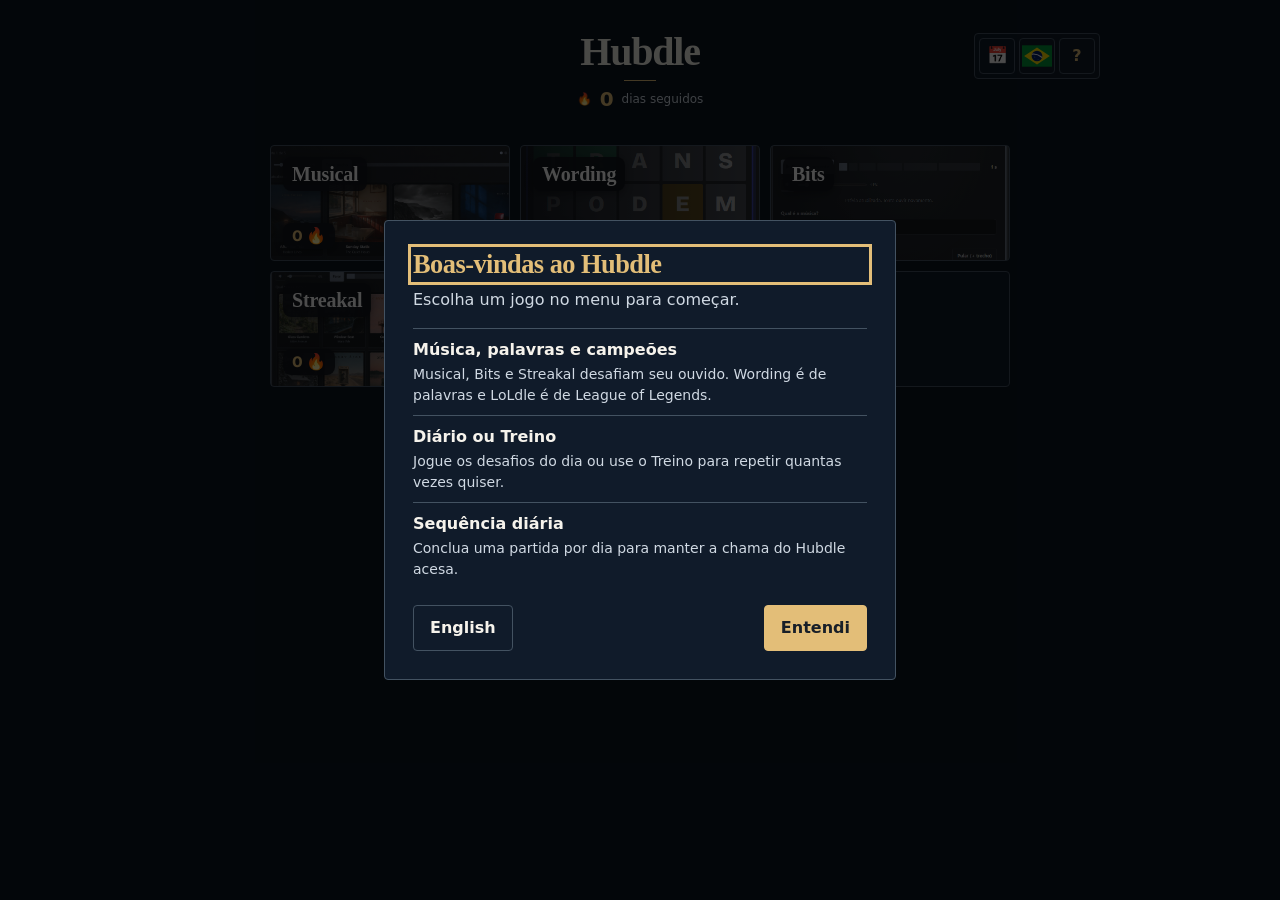
==== commit 4e5b9e58: "Pokedle!" ====
--- a/index.html
+++ b/index.html
@@ -27,8 +27,8 @@
 </main>
 <script src="js/comum.js?v=30" defer></script>
 <script src="js/idioma.js?v=30" defer></script>
-<script src="js/tutorial.js?v=1" defer></script>
-<script src="js/inicio.js?v=14" defer></script>
+<script src="js/tutorial.js?v=2" defer></script>
+<script src="js/inicio.js?v=15" defer></script>
 <script src="js/apoio-config.js" defer></script>
 <script src="js/apoio.js?v=4" defer></script>
 </body>
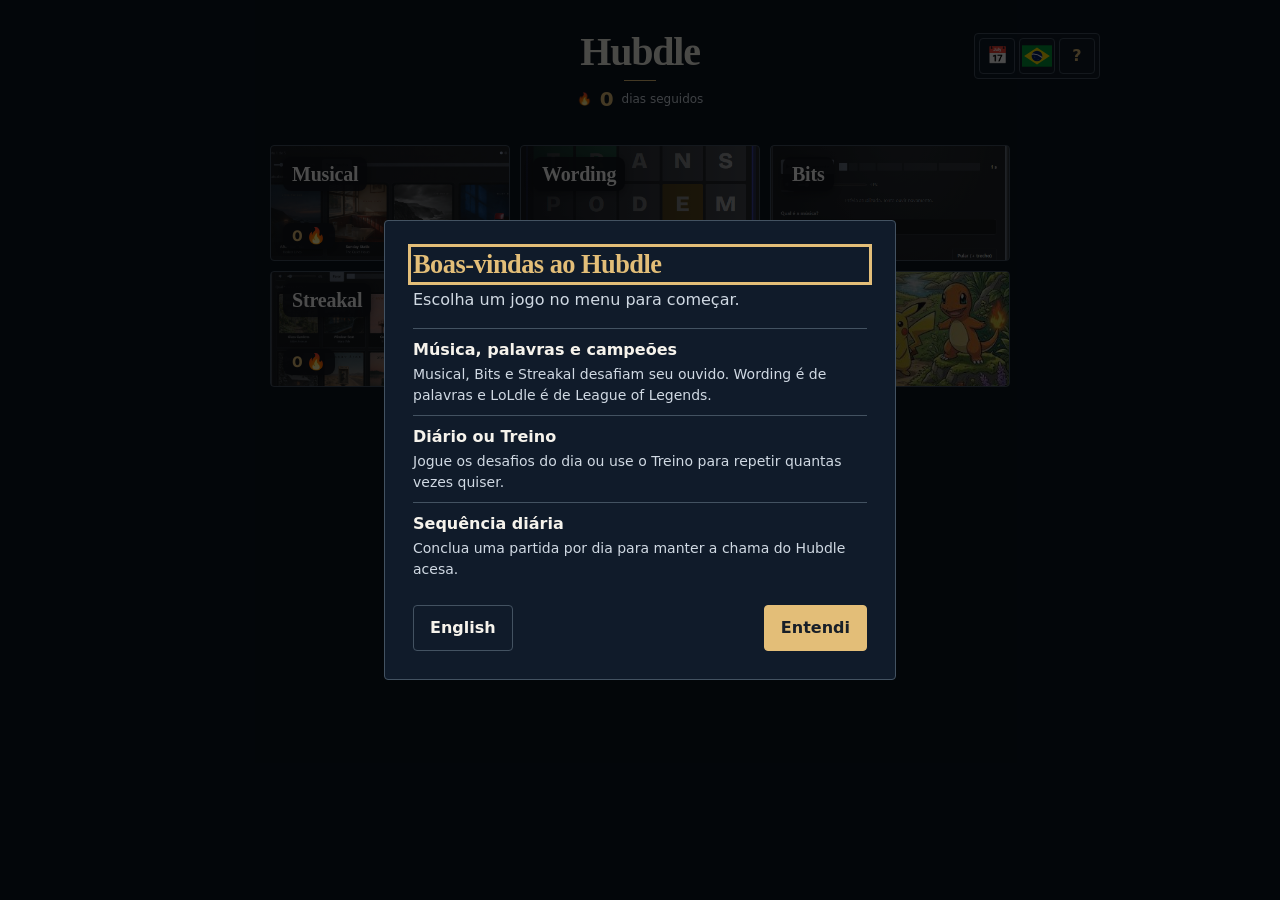
==== commit 1b2f395c: "style(pokedle): adiciona imagem ao card da página inicial Usa a imagem enviada como fundo do card do" ====
--- a/index.html
+++ b/index.html
@@ -14,7 +14,7 @@
 <meta property="og:image" content="https://aceradin.github.io/Hubdle/social-card.png">
 <meta property="og:image:alt" content="Hubdle — Musical, Bits, Streakal e Wording">
 <meta name="twitter:card" content="summary_large_image">
-<link rel="stylesheet" href="css/style.css?v=30">
+<link rel="stylesheet" href="css/style.css?v=32">
 <link rel="stylesheet" href="css/cabecalhos.css?v=32">
 <link rel="stylesheet" href="css/interface.css?v=1">
 </head>
--- a/css/style.css
+++ b/css/style.css
@@ -201,8 +201,9 @@
 .gcard.gcard-streakal{background-color:#24282d;background-image:linear-gradient(90deg,#11151b99,#11151b33),url("images/streakal-pt.png");background-size:cover;background-position:center;color:#fff}
 html:lang(en) .gcard.gcard-streakal{background-image:linear-gradient(90deg,#11151b99,#11151b33),url("images/streakal-en.png")}
 .gcard.gcard-loldle{background-color:#24282d;background-image:linear-gradient(90deg,#11151b99,#11151b33),url("images/loldle-card.webp");background-size:cover;background-position:center;color:#fff}
-.gcard:is(.gcard-wording,.gcard-musical,.gcard-bits,.gcard-streakal,.gcard-loldle) :is(.gname,.gstreak){padding:5px 9px;background:#11151be6;border-radius:8px;box-shadow:0 2px 8px #0005}
-.gcard:is(.gcard-wording,.gcard-musical,.gcard-bits,.gcard-streakal,.gcard-loldle) .gstreak strong{color:#fff}
+.gcard.gcard-pokedle{background-color:#24282d;background-image:linear-gradient(90deg,#11151b99,#11151b33),url("images/pokedle-card.png");background-size:cover;background-position:center;color:#fff}
+.gcard:is(.gcard-wording,.gcard-musical,.gcard-bits,.gcard-streakal,.gcard-loldle,.gcard-pokedle) :is(.gname,.gstreak){padding:5px 9px;background:#11151be6;border-radius:8px;box-shadow:0 2px 8px #0005}
+.gcard:is(.gcard-wording,.gcard-musical,.gcard-bits,.gcard-streakal,.gcard-loldle,.gcard-pokedle) .gstreak strong{color:#fff}
 .huba-support-footer{max-width:920px;margin:20px auto 0;border-top:1px solid var(--line);text-align:center}
 .huba-support-footer a{display:inline-flex;align-items:center;gap:5px;min-height:44px;color:var(--muted);font-size:.875rem;text-underline-offset:3px}
 .huba-support-footer a:hover{color:var(--fg)}
